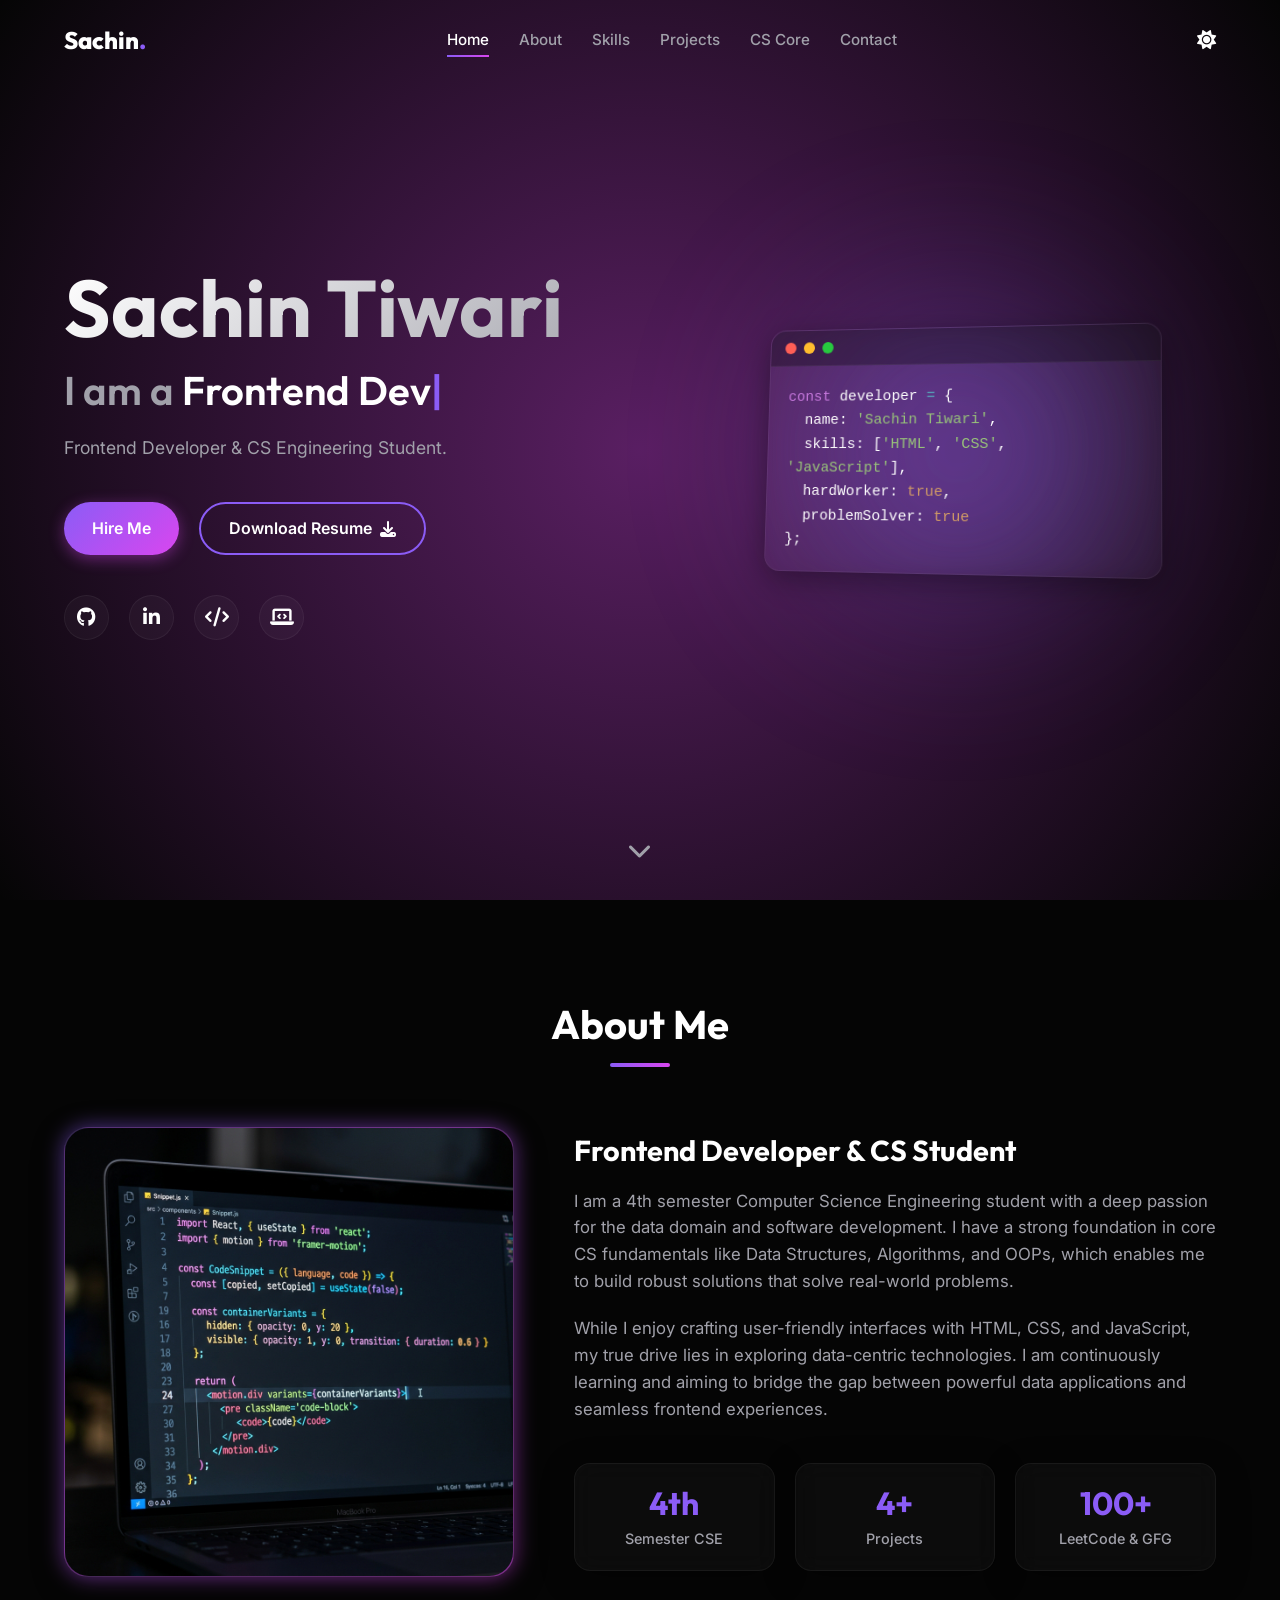
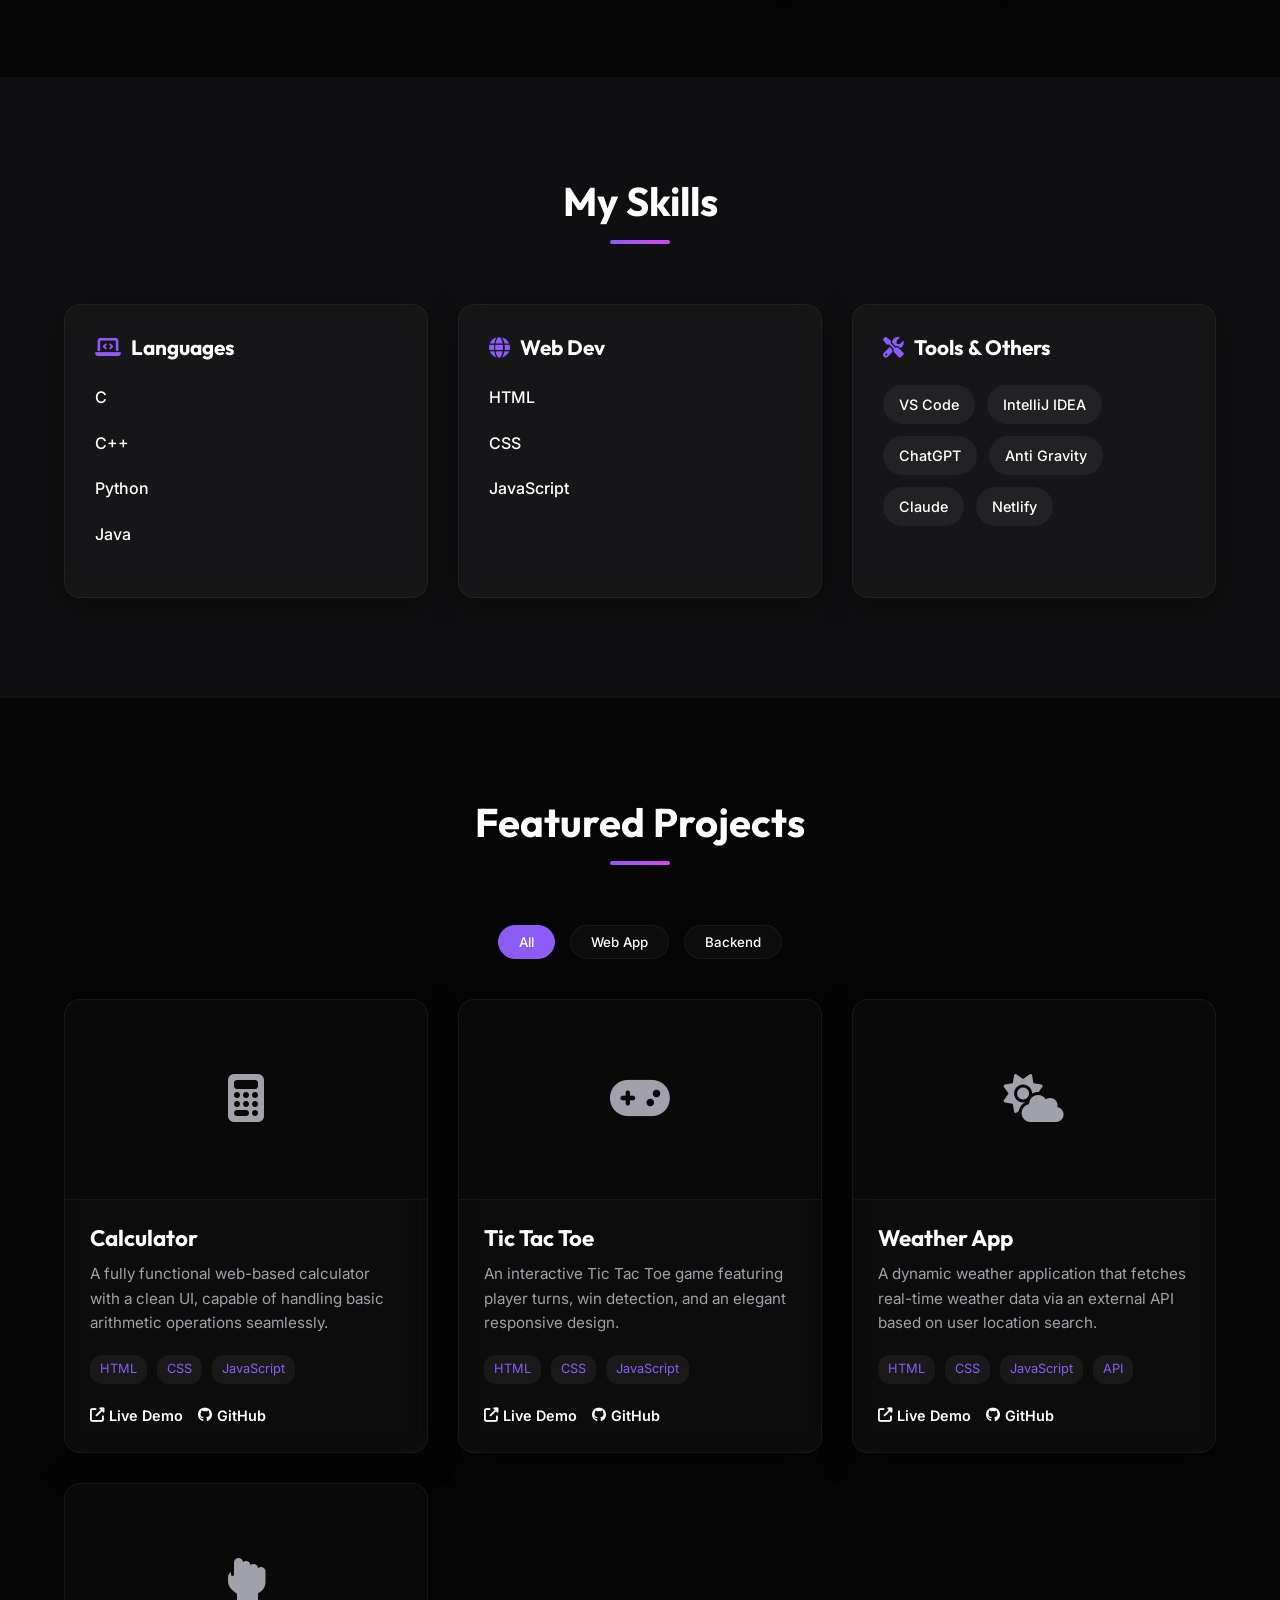
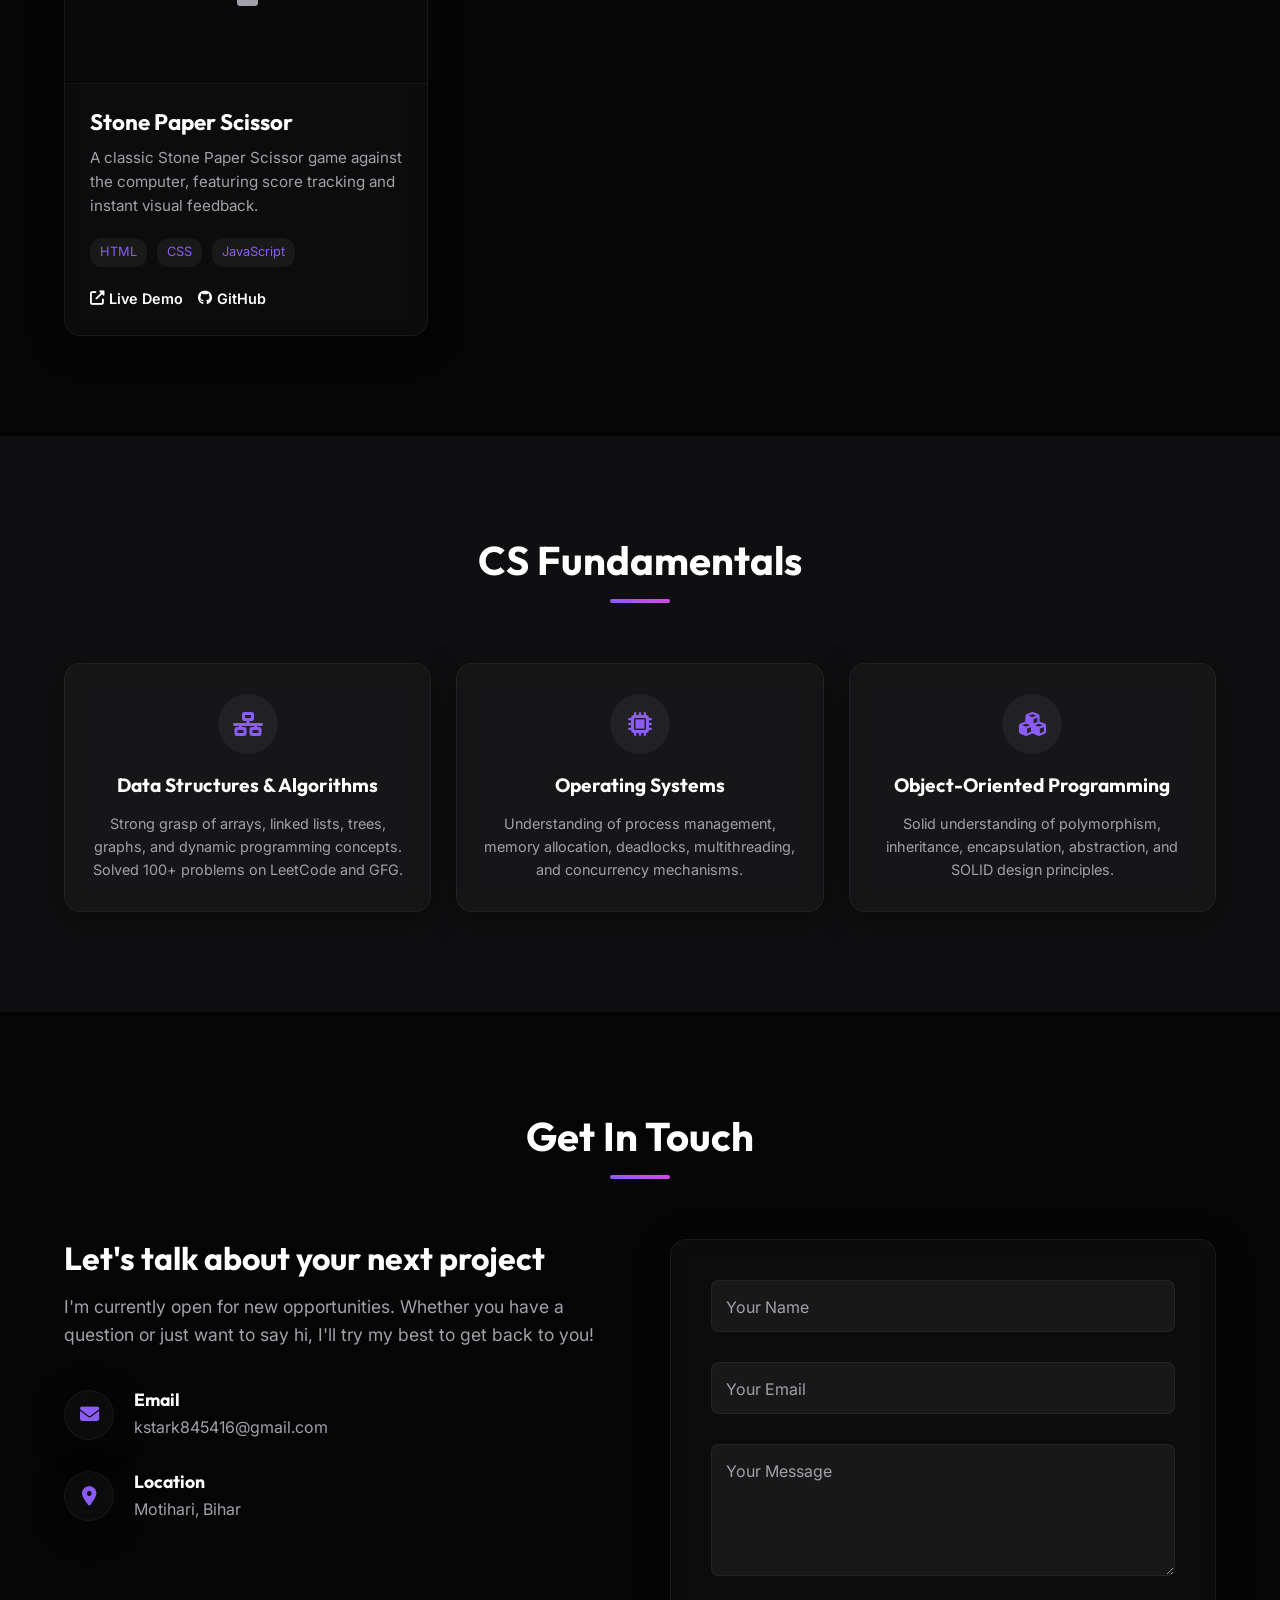
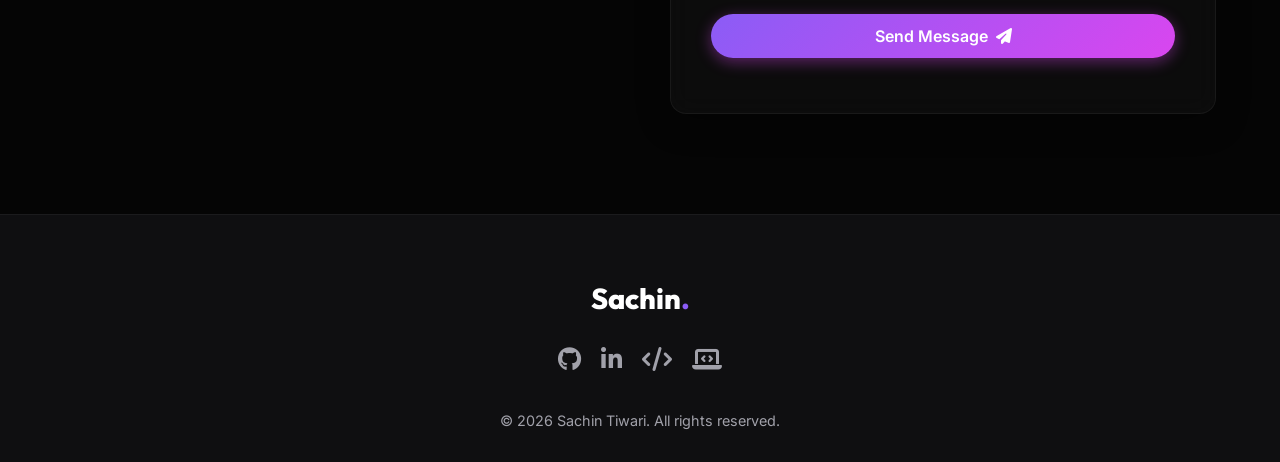
==== portfolio/index.html @ 7daedcbf "Add files via upload" ====
<!DOCTYPE html>
<html lang="en" data-theme="dark">

<head>
    <meta charset="UTF-8">
    <meta name="viewport" content="width=device-width, initial-scale=1.0">
    <title>Portfolio | Software Developer</title>
    <meta name="description"
        content="Personal portfolio of a Software Developer showcasing projects, skills, and CS fundamentals.">

    <!-- Google Fonts -->
    <link rel="preconnect" href="https://fonts.googleapis.com">
    <link rel="preconnect" href="https://fonts.gstatic.com" crossorigin>
    <link
        href="https://fonts.googleapis.com/css2?family=Inter:wght@300;400;500;600;700;800&family=Outfit:wght@400;600;800&display=swap"
        rel="stylesheet">

    <!-- Font Awesome -->
    <link rel="stylesheet" href="https://cdnjs.cloudflare.com/ajax/libs/font-awesome/6.4.0/css/all.min.css">

    <!-- CSS -->
    <link rel="stylesheet" href="style.css">
</head>

<body>
    <!-- Preloader -->
    <div id="preloader">
        <div class="loader"></div>
    </div>

    <!-- Navigation -->
    <nav id="navbar">
        <div class="nav-container">
            <a href="#home" class="logo">Sachin<span>.</span></a>

            <div class="nav-links">
                <a href="#home" class="nav-link active">Home</a>
                <a href="#about" class="nav-link">About</a>
                <a href="#skills" class="nav-link">Skills</a>
                <a href="#projects" class="nav-link">Projects</a>
                <a href="#fundamentals" class="nav-link">CS Core</a>
                <a href="#contact" class="nav-link">Contact</a>
            </div>

            <div class="nav-controls">
                <button id="theme-toggle" aria-label="Toggle Dark/Light Mode">
                    <i class="fas fa-moon"></i>
                </button>
                <div class="hamburger">
                    <span class="bar"></span>
                    <span class="bar"></span>
                    <span class="bar"></span>
                </div>
            </div>
        </div>
    </nav>

    <!-- Hero Section -->
    <section id="home" class="hero">
        <div class="hero-content">

            <h1 class="name animate-up delay-1">Sachin Tiwari</h1>
            <h2 class="role animate-up delay-2">I am a <span class="typewriter"></span><span class="cursor">|</span>
            </h2>
            <p class="tagline animate-up delay-3">Frontend Developer & CS Engineering Student.</p>

            <div class="hero-buttons animate-up delay-4">
                <a href="#contact" class="btn btn-primary">Hire Me</a>
                <a href="#" class="btn btn-outline" download>Download Resume <i class="fas fa-download"></i></a>
            </div>

            <div class="social-links animate-up delay-5">
                <a href="https://github.com/Sachin-008" target="_blank" aria-label="GitHub"><i
                        class="fab fa-github"></i></a>
                <a href="https://www.linkedin.com/in/sachin-tiwari-9b143033b/" target="_blank" aria-label="LinkedIn"><i
                        class="fab fa-linkedin-in"></i></a>
                <a href="https://leetcode.com/settings/profile/" target="_blank" aria-label="LeetCode"><i
                        class="fas fa-code"></i></a>
                <a href="https://www.geeksforgeeks.org/profile/ksachinwhqh" target="_blank"
                    aria-label="GeeksforGeeks"><i class="fas fa-laptop-code"></i></a>
            </div>
        </div>

        <div class="hero-visual animate-up delay-3">
            <div class="glow-orb"></div>
            <div class="hero-card glass">
                <div class="card-header">
                    <span class="dot red"></span>
                    <span class="dot yellow"></span>
                    <span class="dot green"></span>
                </div>
                <div class="card-body">
                    <code>
                        <span class="token keyword">const</span> developer <span class="token operator">=</span> {<br>
                        &nbsp;&nbsp;name: <span class="token string">'Sachin Tiwari'</span>,<br>
                        &nbsp;&nbsp;skills: [<span class="token string">'HTML'</span>, <span class="token string">'CSS'</span>, <span class="token string">'JavaScript'</span>],<br>
                        &nbsp;&nbsp;hardWorker: <span class="token boolean">true</span>,<br>
                        &nbsp;&nbsp;problemSolver: <span class="token boolean">true</span><br>
                        };
                    </code>
                </div>
            </div>
        </div>

        <a href="#about" class="scroll-down">
            <i class="fas fa-chevron-down"></i>
        </a>
    </section>

    <!-- About Section -->
    <section id="about" class="section">
        <div class="section-container">
            <div class="section-header fade-in">
                <h2>About Me</h2>
                <div class="line"></div>
            </div>

            <div class="about-content fade-in">
                <div class="about-image glass">
                    <img src="about-image.png" alt="Aesthetic developer workspace with code"
                        style="width: 100%; height: 100%; object-fit: cover; border-radius: inherit; z-index: 1;">
                </div>

                <div class="about-text">
                    <h3>Frontend Developer & CS Student</h3>
                    <p>I am a 4th semester Computer Science Engineering student with a deep passion for the data domain
                        and software development. I have a strong foundation in core CS fundamentals like Data
                        Structures, Algorithms, and OOPs, which enables me to build robust solutions that solve
                        real-world problems.</p>
                    <p>While I enjoy crafting user-friendly interfaces with HTML, CSS, and JavaScript, my true drive
                        lies in exploring data-centric technologies. I am continuously learning and aiming to bridge the
                        gap between powerful data applications and seamless frontend experiences.</p>

                    <div class="stats">
                        <div class="stat-item glass">
                            <h4>4th</h4>
                            <p>Semester CSE</p>
                        </div>
                        <div class="stat-item glass">
                            <h4>4+</h4>
                            <p>Projects</p>
                        </div>
                        <div class="stat-item glass">
                            <h4>100+</h4>
                            <p>LeetCode & GFG</p>
                        </div>
                    </div>
                </div>
            </div>
        </div>
    </section>

    <!-- Skills Section -->
    <section id="skills" class="section bg-secondary">
        <div class="section-container">
            <div class="section-header fade-in">
                <h2>My Skills</h2>
                <div class="line"></div>
            </div>

            <div class="skills-grid fade-in">
                <!-- Programming Languages -->
                <div class="skill-category glass">
                    <h3><i class="fas fa-laptop-code"></i> Languages</h3>
                    <div class="skill-list">
                        <div class="skill-item">
                            <div class="skill-info">
                                <span>C</span>
                            </div>
                        </div>
                        <div class="skill-item">
                            <div class="skill-info">
                                <span>C++</span>
                            </div>
                        </div>
                        <div class="skill-item">
                            <div class="skill-info">
                                <span>Python</span>
                            </div>
                        </div>
                        <div class="skill-item">
                            <div class="skill-info">
                                <span>Java</span>
                            </div>
                        </div>
                    </div>
                </div>

                <!-- Web Development -->
                <div class="skill-category glass">
                    <h3><i class="fas fa-globe"></i> Web Dev</h3>
                    <div class="skill-list">
                        <div class="skill-item">
                            <div class="skill-info">
                                <span>HTML</span>
                            </div>
                        </div>
                        <div class="skill-item">
                            <div class="skill-info">
                                <span>CSS</span>
                            </div>
                        </div>
                        <div class="skill-item">
                            <div class="skill-info">
                                <span>JavaScript</span>
                            </div>
                        </div>
                    </div>
                </div>

                <!-- Tools -->
                <div class="skill-category glass">
                    <h3><i class="fas fa-tools"></i> Tools & Others</h3>
                    <div class="skill-tags">
                        <span class="tag">VS Code</span>
                        <span class="tag">IntelliJ IDEA</span>
                        <span class="tag">ChatGPT</span>
                        <span class="tag">Anti Gravity</span>
                        <span class="tag">Claude</span>
                        <a href="https://app.netlify.com/teams/sparx-w3i0fg0/projects" target="_blank" class="tag"
                            style="text-decoration: none; color: inherit;">Netlify</a>
                    </div>
                </div>
            </div>
        </div>
    </section>

    <!-- Projects Section -->
    <section id="projects" class="section">
        <div class="section-container">
            <div class="section-header fade-in">
                <h2>Featured Projects</h2>
                <div class="line"></div>
            </div>

            <div class="project-filters fade-in">
                <button class="filter-btn active" data-filter="all">All</button>
                <button class="filter-btn" data-filter="web">Web App</button>
                <button class="filter-btn" data-filter="api">Backend</button>
            </div>

            <div class="projects-grid fade-in">
                <!-- Project 1 -->
                <div class="project-card glass" data-category="web">
                    <div class="project-img">
                        <div class="img-placeholder"><i class="fas fa-calculator"></i></div>
                    </div>
                    <div class="project-content">
                        <h3>Calculator</h3>
                        <p>A fully functional web-based calculator with a clean UI, capable of handling basic arithmetic
                            operations seamlessly.</p>
                        <div class="tech-stack">
                            <span>HTML</span>
                            <span>CSS</span>
                            <span>JavaScript</span>
                        </div>
                        <div class="project-links">
                            <a href="https://new-calculator-web.netlify.app/" target="_blank"><i
                                    class="fas fa-external-link-alt"></i> Live Demo</a>
                            <a href="https://github.com/Sachin-008" target="_blank"><i class="fab fa-github"></i>
                                GitHub</a>
                        </div>
                    </div>
                </div>

                <!-- Project 2 -->
                <div class="project-card glass" data-category="web">
                    <div class="project-img">
                        <div class="img-placeholder"><i class="fas fa-gamepad"></i></div>
                    </div>
                    <div class="project-content">
                        <h3>Tic Tac Toe</h3>
                        <p>An interactive Tic Tac Toe game featuring player turns, win detection, and an elegant
                            responsive design.</p>
                        <div class="tech-stack">
                            <span>HTML</span>
                            <span>CSS</span>
                            <span>JavaScript</span>
                        </div>
                        <div class="project-links">
                            <a href="https://tic-tac-toe-sachin.netlify.app/" target="_blank"><i
                                    class="fas fa-external-link-alt"></i> Live Demo</a>
                            <a href="https://github.com/Sachin-008" target="_blank"><i class="fab fa-github"></i>
                                GitHub</a>
                        </div>
                    </div>
                </div>

                <!-- Project 3 -->
                <div class="project-card glass" data-category="api">
                    <div class="project-img">
                        <div class="img-placeholder"><i class="fas fa-cloud-sun"></i></div>
                    </div>
                    <div class="project-content">
                        <h3>Weather App</h3>
                        <p>A dynamic weather application that fetches real-time weather data via an external API based
                            on user location search.</p>
                        <div class="tech-stack">
                            <span>HTML</span>
                            <span>CSS</span>
                            <span>JavaScript</span>
                            <span>API</span>
                        </div>
                        <div class="project-links">
                            <a href="https://forecast1weather.netlify.app/" target="_blank"><i
                                    class="fas fa-external-link-alt"></i> Live Demo</a>
                            <a href="https://github.com/Sachin-008" target="_blank"><i class="fab fa-github"></i>
                                GitHub</a>
                        </div>
                    </div>
                </div>

                <!-- Project 4 -->
                <div class="project-card glass" data-category="web">
                    <div class="project-img">
                        <div class="img-placeholder"><i class="fas fa-hand-rock"></i></div>
                    </div>
                    <div class="project-content">
                        <h3>Stone Paper Scissor</h3>
                        <p>A classic Stone Paper Scissor game against the computer, featuring score tracking and instant
                            visual feedback.</p>
                        <div class="tech-stack">
                            <span>HTML</span>
                            <span>CSS</span>
                            <span>JavaScript</span>
                        </div>
                        <div class="project-links">
                            <a href="https://game-stonepaper.netlify.app/" target="_blank"><i
                                    class="fas fa-external-link-alt"></i> Live Demo</a>
                            <a href="https://github.com/Sachin-008" target="_blank"><i class="fab fa-github"></i>
                                GitHub</a>
                        </div>
                    </div>
                </div>
            </div>
        </div>
    </section>

    <!-- CS Fundamentals Section -->
    <section id="fundamentals" class="section bg-secondary">
        <div class="section-container">
            <div class="section-header fade-in">
                <h2>CS Fundamentals</h2>
                <div class="line"></div>
            </div>

            <div class="fundamentals-grid fade-in">
                <div class="fundamental-card glass">
                    <div class="icon-wrapper"><i class="fas fa-network-wired"></i></div>
                    <h3>Data Structures & Algorithms</h3>
                    <p>Strong grasp of arrays, linked lists, trees, graphs, and dynamic programming concepts. Solved
                        100+ problems on LeetCode and GFG.</p>
                </div>

                <div class="fundamental-card glass">
                    <div class="icon-wrapper"><i class="fas fa-microchip"></i></div>
                    <h3>Operating Systems</h3>
                    <p>Understanding of process management, memory allocation, deadlocks, multithreading, and
                        concurrency mechanisms.</p>
                </div>



                <div class="fundamental-card glass">
                    <div class="icon-wrapper"><i class="fas fa-cubes"></i></div>
                    <h3>Object-Oriented Programming</h3>
                    <p>Solid understanding of polymorphism, inheritance, encapsulation, abstraction, and SOLID design
                        principles.</p>
                </div>
            </div>
        </div>
    </section>

    <!-- Contact Section -->
    <section id="contact" class="section">
        <div class="section-container">
            <div class="section-header fade-in">
                <h2>Get In Touch</h2>
                <div class="line"></div>
            </div>

            <div class="contact-content fade-in">
                <div class="contact-info">
                    <h3>Let's talk about your next project</h3>
                    <p>I'm currently open for new opportunities. Whether you have a question or just want to say hi,
                        I'll try my best to get back to you!</p>

                    <div class="info-item">
                        <div class="icon glass"><i class="fas fa-envelope"></i></div>
                        <div>
                            <h4>Email</h4>
                            <p>kstark845416@gmail.com</p>
                        </div>
                    </div>

                    <div class="info-item">
                        <div class="icon glass"><i class="fas fa-map-marker-alt"></i></div>
                        <div>
                            <h4>Location</h4>
                            <p>Motihari, Bihar</p>
                        </div>
                    </div>
                </div>

                <form id="contact-form" class="contact-form glass">
                    <div class="form-group">
                        <input type="text" id="name" required placeholder=" ">
                        <label for="name">Your Name</label>
                    </div>

                    <div class="form-group">
                        <input type="email" id="email" required placeholder=" ">
                        <label for="email">Your Email</label>
                    </div>

                    <div class="form-group">
                        <textarea id="message" required placeholder=" " rows="5"></textarea>
                        <label for="message">Your Message</label>
                    </div>

                    <button type="submit" class="btn btn-primary submit-btn">
                        <span>Send Message</span>
                        <i class="fas fa-paper-plane"></i>
                    </button>
                    <div class="form-message"></div>
                </form>
            </div>
        </div>
    </section>

    <!-- Footer -->
    <footer>
        <div class="footer-container">
            <div class="footer-logo">Sachin<span>.</span></div>
            <div class="footer-socials">
                <a href="https://github.com/Sachin-008" target="_blank" aria-label="GitHub"><i
                        class="fab fa-github"></i></a>
                <a href="https://www.linkedin.com/in/sachin-tiwari-9b143033b/" target="_blank" aria-label="LinkedIn"><i
                        class="fab fa-linkedin-in"></i></a>
                <a href="https://leetcode.com/settings/profile/" target="_blank" aria-label="LeetCode"><i
                        class="fas fa-code"></i></a>
                <a href="https://www.geeksforgeeks.org/profile/ksachinwhqh" target="_blank"
                    aria-label="GeeksforGeeks"><i class="fas fa-laptop-code"></i></a>
            </div>
            <p class="copyright">&copy; <span id="year"></span> Sachin Tiwari. All rights reserved.</p>
        </div>
    </footer>

    <!-- Scroll to Top Button -->
    <button id="scroll-top" class="glass" aria-label="Scroll to top">
        <i class="fas fa-arrow-up"></i>
    </button>

    <!-- Scripts -->
    <script src="script.js"></script>
</body>

</html>
---- portfolio/style.css ----
/* ==========================================================================
   CSS Variables & Theming
   ========================================================================== */
   :root {
    /* Dark Theme (Default) */
    --bg-primary: #050505;
    --bg-secondary: #0f0f11;
    --text-primary: #ffffff;
    --text-secondary: #a1a1aa;
    
    /* Accents (Deep Purple to Fuchsia) */
    --accent-1: #8b5cf6;
    --accent-2: #d946ef;
    --accent-glow: rgba(217, 70, 239, 0.4);
    
    /* Glassmorphism */
    --glass-bg: rgba(255, 255, 255, 0.03);
    --glass-border: rgba(255, 255, 255, 0.05);
    --glass-shadow: 0 8px 32px 0 rgba(0, 0, 0, 0.37);
    
    /* UI Elements */
    --nav-bg: rgba(5, 5, 5, 0.8);
    --card-hover: rgba(255, 255, 255, 0.08);
    --input-bg: rgba(255, 255, 255, 0.05);
    
    /* Typography */
    --font-main: 'Inter', sans-serif;
    --font-heading: 'Outfit', sans-serif;
    
    /* Layout */
    --max-width: 1200px;
    --nav-height: 80px;
    --transition: all 0.3s cubic-bezier(0.25, 0.8, 0.25, 1);
}

[data-theme="light"] {
    --bg-primary: #fafafa;
    --bg-secondary: #ffffff;
    --text-primary: #18181b;
    --text-secondary: #52525b;
    
    /* Accents (Blue to Violet) */
    --accent-1: #3b82f6;
    --accent-2: #8b5cf6;
    --accent-glow: rgba(139, 92, 246, 0.3);
    
    /* Glassmorphism */
    --glass-bg: rgba(255, 255, 255, 0.7);
    --glass-border: rgba(255, 255, 255, 0.5);
    --glass-shadow: 0 8px 32px 0 rgba(31, 38, 135, 0.07);
    
    /* UI Elements */
    --nav-bg: rgba(250, 250, 250, 0.8);
    --card-hover: rgba(255, 255, 255, 1);
    --input-bg: rgba(241, 245, 249, 0.8);
}

/* ==========================================================================
   Reset & Base Styles
   ========================================================================== */
* {
    margin: 0;
    padding: 0;
    box-sizing: border-box;
}

html {
    scroll-behavior: smooth;
    scroll-padding-top: var(--nav-height);
}

body {
    font-family: var(--font-main);
    background-color: var(--bg-primary);
    color: var(--text-primary);
    line-height: 1.6;
    overflow-x: hidden;
    transition: background-color 0.5s ease, color 0.5s ease;
}

h1, h2, h3, h4, h5, h6 {
    font-family: var(--font-heading);
    font-weight: 700;
    line-height: 1.2;
}

a {
    text-decoration: none;
    color: inherit;
    transition: var(--transition);
}

ul {
    list-style: none;
}

img {
    max-width: 100%;
    height: auto;
    display: block;
}

button {
    cursor: pointer;
    border: none;
    background: none;
    font-family: inherit;
    color: inherit;
}

/* ==========================================================================
   Utility Classes & Components
   ========================================================================== */
.glass {
    background: var(--glass-bg);
    backdrop-filter: blur(12px);
    -webkit-backdrop-filter: blur(12px);
    border: 1px solid var(--glass-border);
    box-shadow: var(--glass-shadow);
    border-radius: 16px;
    transition: var(--transition);
}

.gradient-text {
    background: linear-gradient(135deg, var(--accent-1), var(--accent-2));
    -webkit-background-clip: text;
    -webkit-text-fill-color: transparent;
    background-clip: text;
}

.btn {
    display: inline-flex;
    align-items: center;
    justify-content: center;
    gap: 8px;
    padding: 12px 28px;
    border-radius: 30px;
    font-weight: 600;
    font-size: 1rem;
    transition: var(--transition);
    position: relative;
    overflow: hidden;
    z-index: 1;
}

.btn-primary {
    background: linear-gradient(135deg, var(--accent-1), var(--accent-2));
    color: #fff !important; /* Always white text on primary button */
    border: none;
    box-shadow: 0 4px 15px var(--accent-glow);
}

.btn-primary::before {
    content: '';
    position: absolute;
    top: 0; left: 0; right: 0; bottom: 0;
    background: linear-gradient(135deg, var(--accent-2), var(--accent-1));
    z-index: -1;
    transition: opacity 0.3s ease;
    opacity: 0;
}

.btn-primary:hover::before {
    opacity: 1;
}

.btn-primary:hover {
    transform: translateY(-2px);
    box-shadow: 0 6px 20px var(--accent-glow);
}

.btn-outline {
    background: transparent;
    border: 2px solid var(--accent-1);
    color: var(--text-primary);
}

.btn-outline:hover {
    background: var(--accent-1);
    color: #fff;
    box-shadow: 0 4px 15px var(--accent-glow);
}

.section {
    padding: 100px 0;
}

.section-container {
    max-width: var(--max-width);
    margin: 0 auto;
    padding: 0 24px;
}

.bg-secondary {
    background-color: var(--bg-secondary);
}

.section-header {
    text-align: center;
    margin-bottom: 60px;
}

.section-header h2 {
    font-size: 2.5rem;
    margin-bottom: 15px;
    display: inline-block;
}

.line {
    height: 4px;
    width: 60px;
    background: linear-gradient(90deg, var(--accent-1), var(--accent-2));
    margin: 0 auto;
    border-radius: 2px;
}

/* ==========================================================================
   Preloader
   ========================================================================== */
#preloader {
    position: fixed;
    top: 0; left: 0; width: 100%; height: 100%;
    background-color: var(--bg-primary);
    z-index: 9999;
    display: flex;
    justify-content: center;
    align-items: center;
    transition: opacity 0.5s ease;
}

.loader {
    width: 50px;
    height: 50px;
    border: 3px solid var(--glass-border);
    border-radius: 50%;
    border-top-color: var(--accent-1);
    animation: spin 1s ease-in-out infinite;
}

@keyframes spin {
    to { transform: rotate(360deg); }
}

/* ==========================================================================
   Navigation
   ========================================================================== */
#navbar {
    position: fixed;
    top: 0; left: 0; width: 100%;
    height: var(--nav-height);
    background: transparent;
    z-index: 1000;
    transition: var(--transition);
}

#navbar.scrolled {
    background: var(--nav-bg);
    backdrop-filter: blur(10px);
    -webkit-backdrop-filter: blur(10px);
    box-shadow: 0 4px 30px rgba(0, 0, 0, 0.1);
    border-bottom: 1px solid var(--glass-border);
}

.nav-container {
    max-width: var(--max-width);
    margin: 0 auto;
    padding: 0 24px;
    height: 100%;
    display: flex;
    justify-content: space-between;
    align-items: center;
}

.logo {
    font-family: var(--font-heading);
    font-size: 1.5rem;
    font-weight: 800;
}

.logo span {
    color: var(--accent-1);
}

.nav-links {
    display: flex;
    gap: 30px;
}

.nav-link {
    font-weight: 500;
    font-size: 0.95rem;
    color: var(--text-secondary);
    position: relative;
}

.nav-link::after {
    content: '';
    position: absolute;
    bottom: -5px; left: 0;
    width: 0; height: 2px;
    background: linear-gradient(90deg, var(--accent-1), var(--accent-2));
    transition: width 0.3s ease;
}

.nav-link:hover, .nav-link.active {
    color: var(--text-primary);
}

.nav-link:hover::after, .nav-link.active::after {
    width: 100%;
}

.nav-controls {
    display: flex;
    align-items: center;
    gap: 20px;
}

#theme-toggle {
    font-size: 1.2rem;
    color: var(--text-primary);
    transition: transform 0.3s ease;
}

#theme-toggle:hover {
    transform: rotate(15deg) scale(1.1);
    color: var(--accent-1);
}

.hamburger {
    display: none;
    cursor: pointer;
}

.bar {
    display: block;
    width: 25px; height: 3px;
    margin: 5px auto;
    background-color: var(--text-primary);
    transition: var(--transition);
}

/* ==========================================================================
   Hero Section
   ========================================================================== */
.hero {
    min-height: 100vh;
    display: flex;
    align-items: center;
    position: relative;
    padding: 0 24px;
    overflow: hidden;
}

.hero::before {
    content: '';
    position: absolute;
    top: -50%; left: -50%; width: 200%; height: 200%;
    background: radial-gradient(circle at center, var(--accent-glow) 0%, transparent 50%);
    z-index: 0;
}

.hero-content {
    flex: 1;
    max-width: 600px;
    margin-left: max(24px, calc((100vw - var(--max-width)) / 2));
    z-index: 1;
}

.greeting {
    font-size: 1.2rem;
    color: var(--accent-1);
    font-weight: 600;
    display: block;
    margin-bottom: 10px;
    font-family: 'Courier New', Courier, monospace;
}

.name {
    font-size: clamp(3rem, 8vw, 5rem);
    margin-bottom: 10px;
    background: linear-gradient(135deg, var(--text-primary) 0%, var(--text-secondary) 100%);
    -webkit-background-clip: text;
    -webkit-text-fill-color: transparent;
}

.role {
    font-size: clamp(1.5rem, 4vw, 2.5rem);
    color: var(--text-secondary);
    margin-bottom: 20px;
    font-weight: 600;
}

.typewriter {
    color: var(--text-primary);
}

.cursor {
    color: var(--accent-1);
    animation: blink 1s infinite;
}

@keyframes blink {
    0%, 100% { opacity: 1; }
    50% { opacity: 0; }
}

.tagline {
    font-size: 1.1rem;
    color: var(--text-secondary);
    margin-bottom: 40px;
    max-width: 500px;
}

.hero-buttons {
    display: flex;
    gap: 20px;
    margin-bottom: 40px;
}

.social-links {
    display: flex;
    gap: 20px;
}

.social-links a {
    width: 45px; height: 45px;
    border-radius: 50%;
    background: var(--glass-bg);
    border: 1px solid var(--glass-border);
    display: flex;
    align-items: center;
    justify-content: center;
    font-size: 1.2rem;
    color: var(--text-primary);
    transition: var(--transition);
}

.social-links a:hover {
    background: var(--accent-1);
    color: #fff;
    transform: translateY(-5px);
    box-shadow: 0 5px 15px var(--accent-glow);
}

.hero-visual {
    flex: 1;
    display: flex;
    justify-content: center;
    align-items: center;
    position: relative;
    z-index: 1;
    perspective: 1000px;
}

.glow-orb {
    position: absolute;
    width: 300px; height: 300px;
    background: var(--accent-1);
    border-radius: 50%;
    filter: blur(100px);
    opacity: 0.3;
    animation: float 6s ease-in-out infinite;
}

@keyframes float {
    0%, 100% { transform: translateY(0) scale(1); }
    50% { transform: translateY(-20px) scale(1.05); }
}

.hero-card {
    width: 400px;
    padding: 0;
    overflow: hidden;
    transform: rotateY(-10deg) rotateX(5deg);
    animation: float-card 8s ease-in-out infinite;
}

@keyframes float-card {
    0%, 100% { transform: rotateY(-10deg) rotateX(5deg) translateY(0); }
    50% { transform: rotateY(-5deg) rotateX(10deg) translateY(-15px); }
}

.card-header {
    background: rgba(0, 0, 0, 0.3);
    padding: 12px 15px;
    display: flex;
    gap: 8px;
    border-bottom: 1px solid var(--glass-border);
}

.dot {
    width: 12px; height: 12px;
    border-radius: 50%;
}
.dot.red { background-color: #ff5f56; }
.dot.yellow { background-color: #ffbd2e; }
.dot.green { background-color: #27c93f; }

.card-body {
    padding: 20px;
    font-family: 'Courier New', Courier, monospace;
    font-size: 0.95rem;
    line-height: 1.6;
}

.token.keyword { color: #c678dd; }
.token.operator { color: #56b6c2; }
.token.string { color: #98c379; }
.token.boolean { color: #d19a66; }

.scroll-down {
    position: absolute;
    bottom: 30px; left: 50%;
    transform: translateX(-50%);
    font-size: 1.5rem;
    color: var(--text-secondary);
    animation: bounce 2s infinite;
    z-index: 2;
}

@keyframes bounce {
    0%, 20%, 50%, 80%, 100% { transform: translateY(0) translateX(-50%); }
    40% { transform: translateY(-20px) translateX(-50%); }
    60% { transform: translateY(-10px) translateX(-50%); }
}

/* ==========================================================================
   About Section
   ========================================================================== */
.about-content {
    display: flex;
    align-items: center;
    gap: 60px;
}

.about-image {
    flex: 1;
    aspect-ratio: 1;
    max-width: 450px;
    position: relative;
    border-radius: 24px;
    display: flex;
    align-items: center;
    justify-content: center;
    font-size: 6rem;
    color: var(--accent-1);
    background: linear-gradient(135deg, var(--glass-bg), var(--accent-glow));
    transition: var(--transition);
}

.about-image:hover {
    transform: translateY(-10px);
    box-shadow: 0 15px 40px var(--accent-glow);
}

.about-image img {
    transition: transform 0.5s ease;
}

.about-image:hover img {
    transform: scale(1.05);
}

.about-image::after {
    content: '';
    position: absolute;
    inset: -2px;
    border-radius: 26px;
    background: linear-gradient(135deg, var(--accent-1), var(--accent-2));
    z-index: -1;
    opacity: 0.5;
    filter: blur(10px);
}

.about-text {
    flex: 1;
}

.about-text h3 {
    font-size: 1.8rem;
    margin-bottom: 20px;
    color: var(--text-primary);
}

.about-text p {
    color: var(--text-secondary);
    margin-bottom: 20px;
    font-size: 1.05rem;
}

.stats {
    display: grid;
    grid-template-columns: repeat(3, 1fr);
    gap: 20px;
    margin-top: 40px;
}

.stat-item {
    padding: 20px;
    text-align: center;
    transition: var(--transition);
}

.stat-item:hover {
    transform: translateY(-10px);
    box-shadow: 0 15px 35px var(--accent-glow);
    border-color: var(--accent-1);
}

.stat-item h4 {
    font-size: 2rem;
    color: var(--accent-1);
    margin-bottom: 5px;
}

.stat-item p {
    margin: 0;
    font-size: 0.9rem;
    font-weight: 500;
}

/* ==========================================================================
   Skills Section
   ========================================================================== */
.skills-grid {
    display: grid;
    grid-template-columns: repeat(auto-fit, minmax(300px, 1fr));
    gap: 30px;
}

.skill-category {
    padding: 30px;
    transition: var(--transition);
}

.skill-category:hover {
    transform: translateY(-10px);
    box-shadow: 0 15px 35px var(--accent-glow);
    border-color: var(--accent-1);
}

.skill-category h3 {
    font-size: 1.3rem;
    margin-bottom: 25px;
    display: flex;
    align-items: center;
    gap: 10px;
}

.skill-category h3 i {
    color: var(--accent-1);
}

.skill-item {
    margin-bottom: 20px;
}

.skill-info {
    display: flex;
    justify-content: space-between;
    margin-bottom: 8px;
    font-weight: 500;
}



.skill-tags {
    display: flex;
    flex-wrap: wrap;
    gap: 12px;
}

.tag {
    padding: 8px 16px;
    background: var(--glass-border);
    border-radius: 20px;
    font-size: 0.9rem;
    font-weight: 500;
    transition: var(--transition);
}

.tag:hover {
    background: var(--accent-1);
    color: #fff;
    transform: translateY(-2px);
}

/* ==========================================================================
   Projects Section
   ========================================================================== */
.project-filters {
    display: flex;
    justify-content: center;
    gap: 15px;
    margin-bottom: 40px;
    flex-wrap: wrap;
}

.filter-btn {
    padding: 8px 20px;
    border-radius: 20px;
    background: var(--glass-bg);
    border: 1px solid var(--glass-border);
    font-weight: 500;
    transition: var(--transition);
}

.filter-btn:hover, .filter-btn.active {
    background: var(--accent-1);
    color: #fff;
    border-color: var(--accent-1);
}

.projects-grid {
    display: grid;
    grid-template-columns: repeat(auto-fill, minmax(320px, 1fr));
    gap: 30px;
}

.project-card {
    overflow: hidden;
    display: flex;
    flex-direction: column;
    height: 100%;
    transition: var(--transition);
}

.project-card.hide {
    display: none;
}

.project-card:hover {
    transform: translateY(-10px);
    background: var(--card-hover);
    box-shadow: 0 15px 35px var(--accent-glow);
    border-color: var(--accent-1);
}

.project-img {
    height: 200px;
    background: rgba(0,0,0,0.2);
    display: flex;
    align-items: center;
    justify-content: center;
    font-size: 3rem;
    color: var(--text-secondary);
    border-bottom: 1px solid var(--glass-border);
    position: relative;
    overflow: hidden;
}

.project-img::before {
    content: '';
    position: absolute;
    top: 0; left: 0; width: 100%; height: 100%;
    background: linear-gradient(135deg, var(--accent-glow), transparent);
    opacity: 0;
    transition: var(--transition);
}

.project-card:hover .project-img::before {
    opacity: 1;
}

.project-content {
    padding: 25px;
    flex: 1;
    display: flex;
    flex-direction: column;
}

.project-content h3 {
    font-size: 1.4rem;
    margin-bottom: 10px;
}

.project-content p {
    color: var(--text-secondary);
    font-size: 0.95rem;
    margin-bottom: 20px;
    flex: 1;
}

.tech-stack {
    display: flex;
    flex-wrap: wrap;
    gap: 10px;
    margin-bottom: 20px;
}

.tech-stack span {
    font-size: 0.8rem;
    padding: 4px 10px;
    background: var(--glass-border);
    border-radius: 12px;
    color: var(--accent-1);
}

.project-links {
    display: flex;
    gap: 15px;
}

.project-links a {
    font-size: 0.9rem;
    font-weight: 600;
    display: flex;
    align-items: center;
    gap: 5px;
}

.project-links a:hover {
    color: var(--accent-1);
}

/* ==========================================================================
   CS Fundamentals Section
   ========================================================================== */
.fundamentals-grid {
    display: grid;
    grid-template-columns: repeat(auto-fit, minmax(250px, 1fr));
    gap: 25px;
}

.fundamental-card {
    padding: 30px 25px;
    text-align: center;
    transition: var(--transition);
    position: relative;
    overflow: hidden;
}

.fundamental-card::before {
    content: '';
    position: absolute;
    top: 0; left: 0; width: 100%; height: 4px;
    background: linear-gradient(90deg, var(--accent-1), var(--accent-2));
    transform: scaleX(0);
    transform-origin: left;
    transition: transform 0.4s ease;
}

.fundamental-card:hover {
    transform: translateY(-10px);
    box-shadow: 0 15px 35px var(--accent-glow);
    border-color: var(--accent-1);
}

.fundamental-card:hover::before {
    transform: scaleX(1);
}

.icon-wrapper {
    width: 60px; height: 60px;
    margin: 0 auto 20px;
    background: var(--glass-border);
    border-radius: 50%;
    display: flex;
    align-items: center;
    justify-content: center;
    font-size: 1.5rem;
    color: var(--accent-1);
    transition: var(--transition);
}

.fundamental-card:hover .icon-wrapper {
    background: var(--accent-1);
    color: #fff;
    transform: rotateY(180deg);
}

.fundamental-card h3 {
    font-size: 1.2rem;
    margin-bottom: 15px;
}

.fundamental-card p {
    color: var(--text-secondary);
    font-size: 0.9rem;
}

/* ==========================================================================
   Contact Section
   ========================================================================== */
.contact-content {
    display: grid;
    grid-template-columns: 1fr 1fr;
    gap: 60px;
}

.contact-info h3 {
    font-size: 2rem;
    margin-bottom: 15px;
}

.contact-info > p {
    color: var(--text-secondary);
    margin-bottom: 40px;
    font-size: 1.1rem;
}

.info-item {
    display: flex;
    align-items: center;
    gap: 20px;
    margin-bottom: 30px;
}

.info-item .icon {
    width: 50px; height: 50px;
    border-radius: 50%;
    display: flex;
    align-items: center;
    justify-content: center;
    font-size: 1.2rem;
    color: var(--accent-1);
}

.info-item h4 {
    font-size: 1.1rem;
    margin-bottom: 5px;
}

.info-item p {
    color: var(--text-secondary);
    margin: 0;
}

.contact-form {
    padding: 40px;
}

.form-group {
    position: relative;
    margin-bottom: 30px;
}

.form-group input,
.form-group textarea {
    width: 100%;
    padding: 15px;
    background: var(--input-bg);
    border: 1px solid var(--glass-border);
    border-radius: 8px;
    color: var(--text-primary);
    font-family: inherit;
    font-size: 1rem;
    outline: none;
    transition: var(--transition);
}

.form-group textarea {
    resize: vertical;
}

.form-group label {
    position: absolute;
    left: 15px;
    top: 15px;
    color: var(--text-secondary);
    transition: var(--transition);
    pointer-events: none;
}

.form-group input:focus,
.form-group textarea:focus {
    border-color: var(--accent-1);
    background: rgba(255, 255, 255, 0.08);
}

.form-group input:focus ~ label,
.form-group textarea:focus ~ label,
.form-group input:not(:placeholder-shown) ~ label,
.form-group textarea:not(:placeholder-shown) ~ label {
    top: -10px;
    left: 10px;
    font-size: 0.8rem;
    padding: 0 5px;
    background: var(--bg-primary); /* Masks input border */
    color: var(--accent-1);
    border-radius: 4px;
}

.submit-btn {
    width: 100%;
}

.form-message {
    margin-top: 15px;
    text-align: center;
    font-weight: 500;
}
.form-message.success { color: #27c93f; }
.form-message.error { color: #ff5f56; }

/* ==========================================================================
   Footer
   ========================================================================== */
footer {
    background: var(--bg-secondary);
    padding: 60px 0 30px;
    border-top: 1px solid var(--glass-border);
}

.footer-container {
    max-width: var(--max-width);
    margin: 0 auto;
    padding: 0 24px;
    display: flex;
    flex-direction: column;
    align-items: center;
    text-align: center;
}

.footer-logo {
    font-family: var(--font-heading);
    font-size: 1.8rem;
    font-weight: 800;
    margin-bottom: 20px;
}

.footer-logo span {
    color: var(--accent-1);
}

.footer-socials {
    display: flex;
    gap: 20px;
    margin-bottom: 30px;
}

.footer-socials a {
    font-size: 1.5rem;
    color: var(--text-secondary);
}

.footer-socials a:hover {
    color: var(--accent-1);
    transform: translateY(-3px);
}

.copyright {
    color: var(--text-secondary);
    font-size: 0.9rem;
}

/* ==========================================================================
   Scroll to Top
   ========================================================================== */
#scroll-top {
    position: fixed;
    bottom: 30px; right: 30px;
    width: 45px; height: 45px;
    border-radius: 50%;
    display: flex;
    align-items: center;
    justify-content: center;
    font-size: 1.2rem;
    color: var(--accent-1);
    z-index: 99;
    opacity: 0;
    visibility: hidden;
    transform: translateY(20px);
}

#scroll-top.show {
    opacity: 1;
    visibility: visible;
    transform: translateY(0);
}

#scroll-top:hover {
    background: var(--accent-1);
    color: #fff;
}

/* ==========================================================================
   Animations
   ========================================================================== */
.fade-in {
    opacity: 0;
    transform: translateY(30px);
    transition: opacity 0.8s ease, transform 0.8s ease;
}

.fade-in.appear {
    opacity: 1;
    transform: translateY(0);
}

.animate-up {
    opacity: 0;
    transform: translateY(20px);
    animation: fadeInUp 0.8s forwards;
}

.delay-1 { animation-delay: 0.2s; }
.delay-2 { animation-delay: 0.4s; }
.delay-3 { animation-delay: 0.6s; }
.delay-4 { animation-delay: 0.8s; }
.delay-5 { animation-delay: 1.0s; }

@keyframes fadeInUp {
    to {
        opacity: 1;
        transform: translateY(0);
    }
}

/* ==========================================================================
   Media Queries (Responsive Design)
   ========================================================================== */
@media (max-width: 992px) {
    .about-content {
        flex-direction: column;
    }
    
    .about-image {
        max-width: 350px;
    }
    
    .contact-content {
        grid-template-columns: 1fr;
    }
    
    .hero-content {
        margin-top: 100px;
    }
    
    .hero {
        flex-direction: column;
        text-align: center;
        padding-top: var(--nav-height);
    }
    
    .hero-content {
        margin-left: 0;
        display: flex;
        flex-direction: column;
        align-items: center;
    }
    
    .hero-visual {
        margin-top: 40px;
        transform: scale(0.8);
    }
}

@media (max-width: 768px) {
    .hamburger {
        display: block;
    }
    
    .hamburger.active .bar:nth-child(2) { opacity: 0; }
    .hamburger.active .bar:nth-child(1) { transform: translateY(8px) rotate(45deg); }
    .hamburger.active .bar:nth-child(3) { transform: translateY(-8px) rotate(-45deg); }
    
    .nav-links {
        position: fixed;
        top: var(--nav-height);
        left: -100%;
        width: 100%;
        height: calc(100vh - var(--nav-height));
        background: var(--nav-bg);
        backdrop-filter: blur(15px);
        -webkit-backdrop-filter: blur(15px);
        flex-direction: column;
        align-items: center;
        justify-content: center;
        gap: 40px;
        transition: 0.4s ease;
    }
    
    .nav-links.active {
        left: 0;
    }
    
    .nav-link {
        font-size: 1.2rem;
    }
    
    .section-header h2 {
        font-size: 2rem;
    }
    
    .hero-card {
        width: 100%;
        max-width: 350px;
    }
}

@media (max-width: 480px) {
    .name {
        font-size: 2.5rem;
    }
    
    .role {
        font-size: 1.2rem;
    }
    
    .hero-buttons {
        flex-direction: column;
        width: 100%;
        max-width: 250px;
    }
    
    .stats {
        grid-template-columns: 1fr;
    }
    
    .contact-form {
        padding: 20px;
    }
}
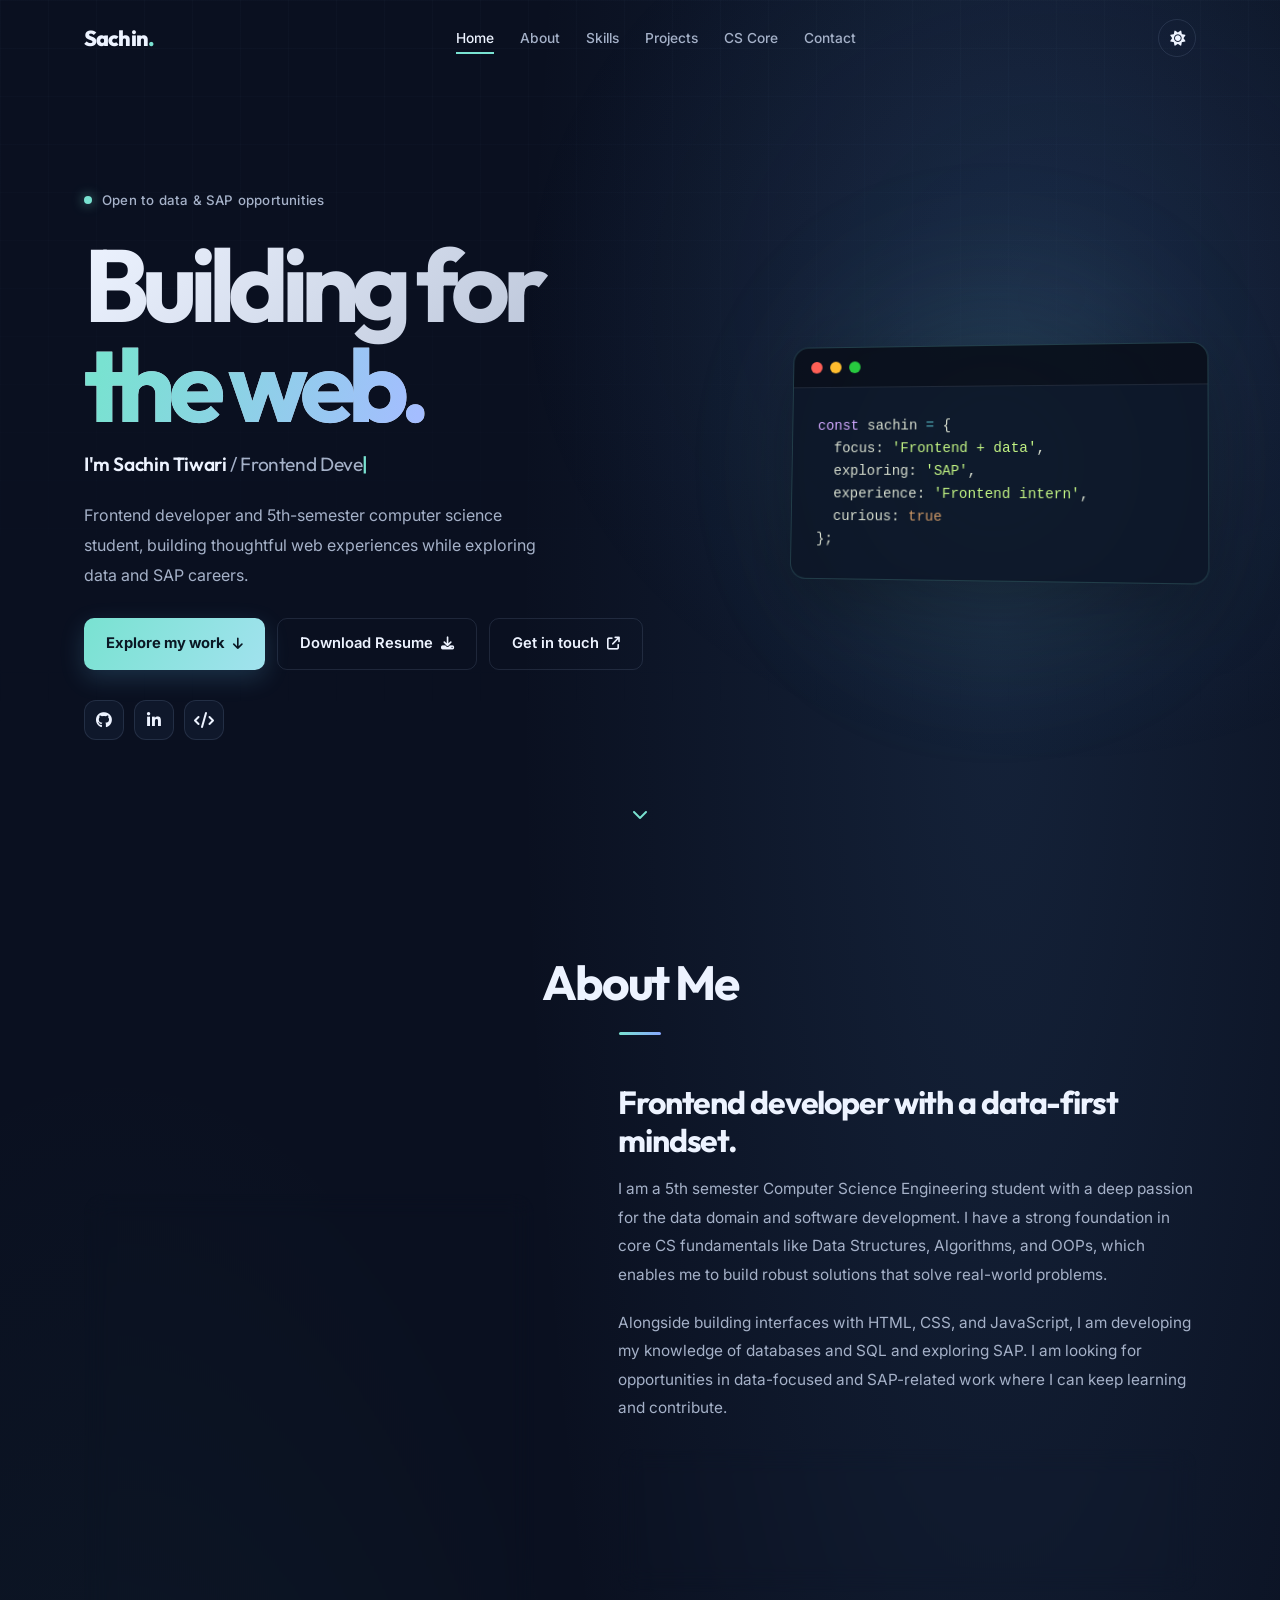
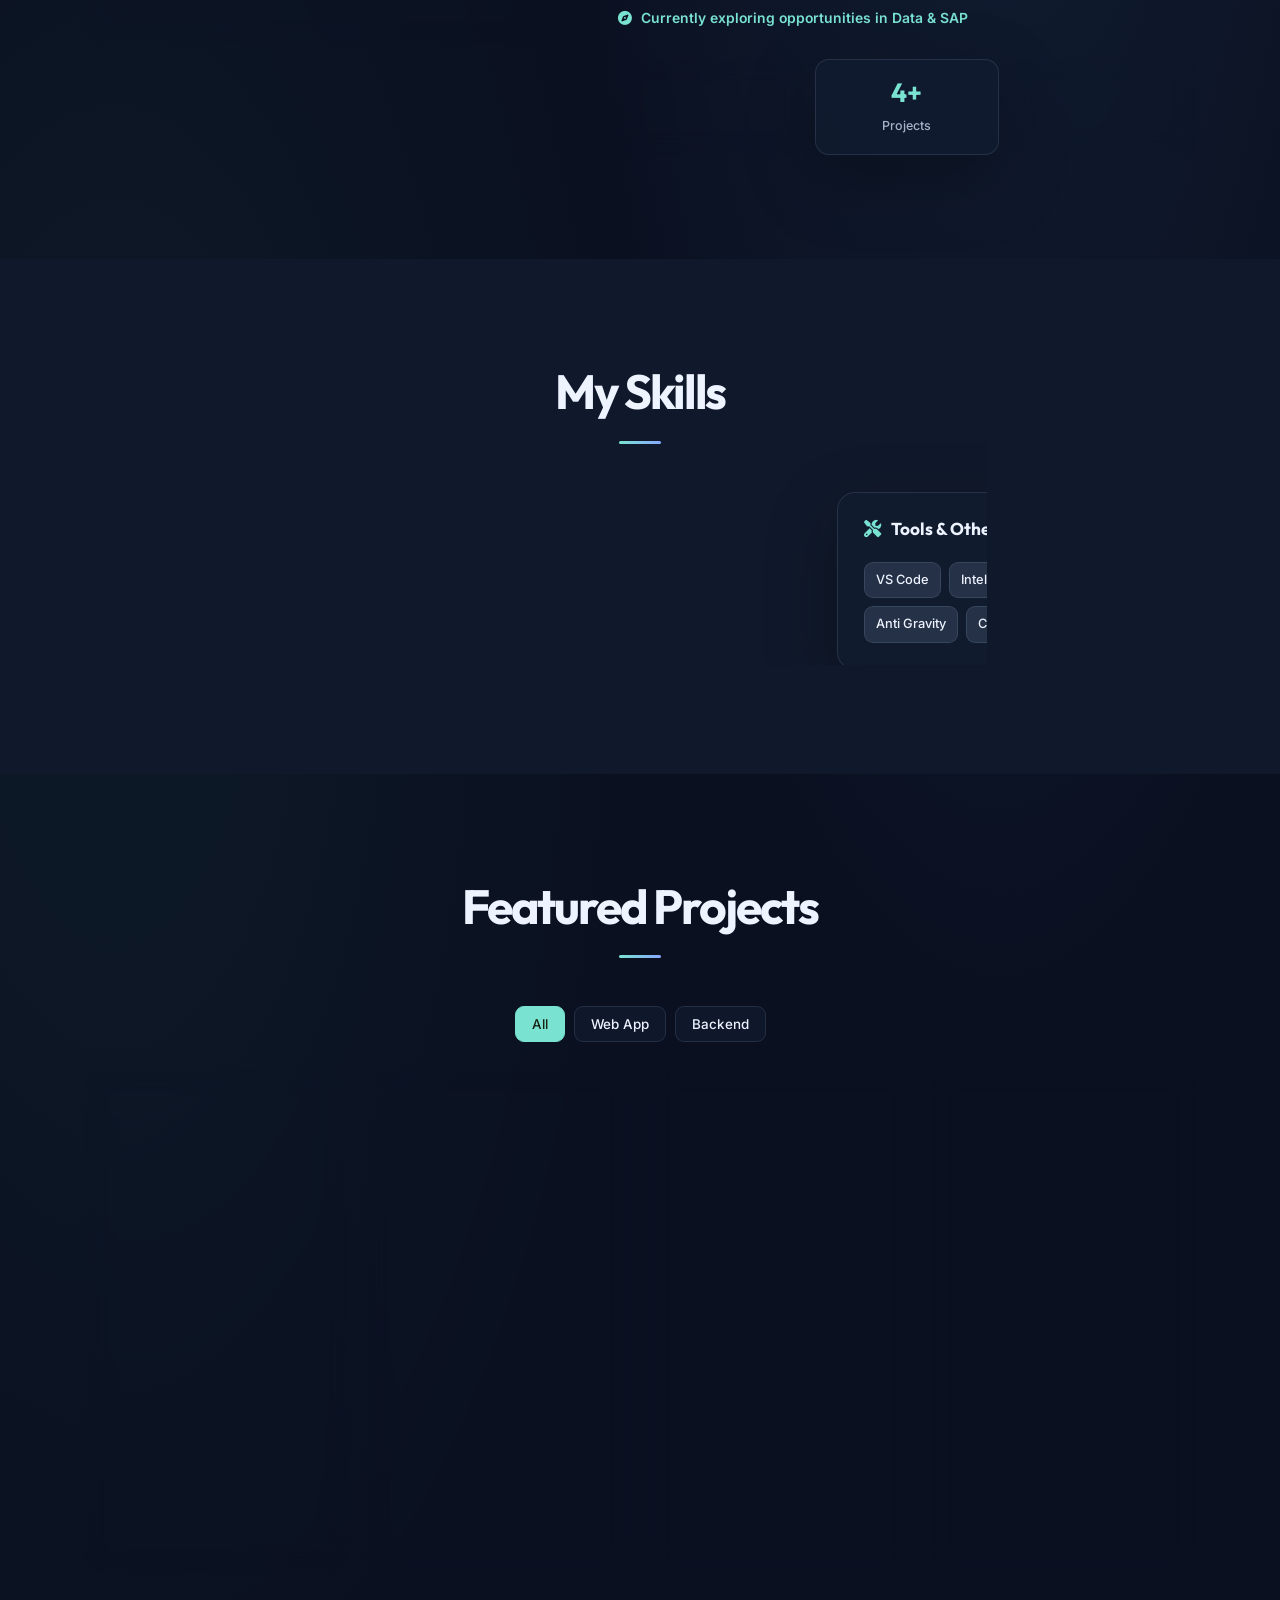
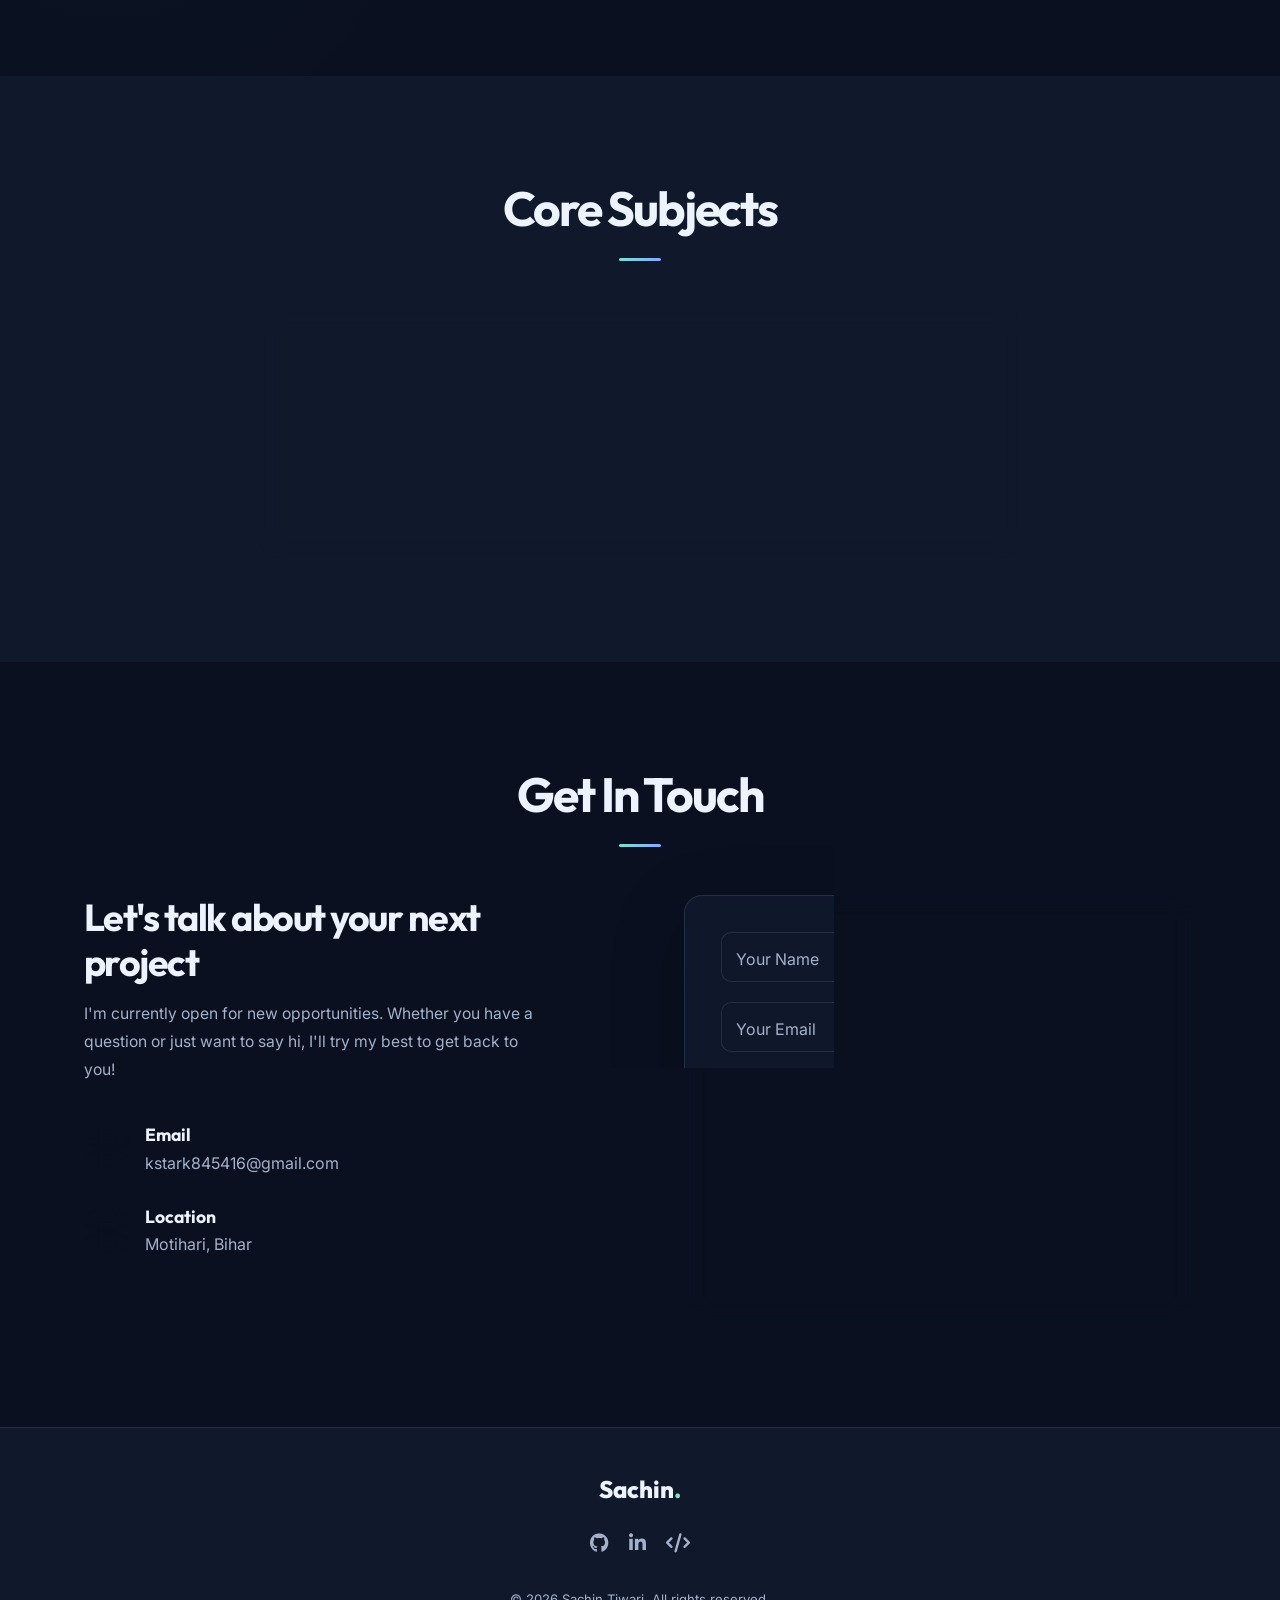
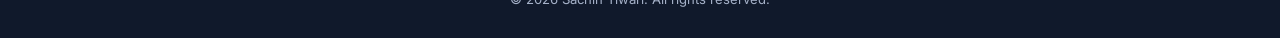
==== commit ab0d01b3: "Update portfolio with new resume and style enhancements" ====
--- a/portfolio/index.html
+++ b/portfolio/index.html
@@ -4,9 +4,10 @@
 <head>
     <meta charset="UTF-8">
     <meta name="viewport" content="width=device-width, initial-scale=1.0">
-    <title>Portfolio | Software Developer</title>
+    <title>Sachin Tiwari — Frontend Developer | Data & SAP Aspirant</title>
     <meta name="description"
-        content="Personal portfolio of a Software Developer showcasing projects, skills, and CS fundamentals.">
+        content="Explore the projects, skills, and experience of Sachin Tiwari, a frontend developer and computer science student seeking opportunities in data and SAP.">
+    <meta name="theme-color" content="#0b1020">
 
     <!-- Google Fonts -->
     <link rel="preconnect" href="https://fonts.googleapis.com">
@@ -29,7 +30,7 @@
     </div>
 
     <!-- Navigation -->
-    <nav id="navbar">
+    <nav id="navbar" aria-label="Main navigation">
         <div class="nav-container">
             <a href="#home" class="logo">Sachin<span>.</span></a>
 
@@ -46,11 +47,11 @@
                 <button id="theme-toggle" aria-label="Toggle Dark/Light Mode">
                     <i class="fas fa-moon"></i>
                 </button>
-                <div class="hamburger">
+                <button class="hamburger" type="button" aria-label="Open navigation menu" aria-expanded="false">
                     <span class="bar"></span>
                     <span class="bar"></span>
                     <span class="bar"></span>
-                </div>
+                </button>
             </div>
         </div>
     </nav>
@@ -58,26 +59,25 @@
     <!-- Hero Section -->
     <section id="home" class="hero">
         <div class="hero-content">
-
-            <h1 class="name animate-up delay-1">Sachin Tiwari</h1>
-            <h2 class="role animate-up delay-2">I am a <span class="typewriter"></span><span class="cursor">|</span>
+            <p class="greeting animate-up delay-1"><span class="availability-dot"></span> Open to data &amp; SAP opportunities</p>
+            <h1 class="name animate-up delay-2">Building for<br><span class="gradient-text">the web.</span></h1>
+            <h2 class="role animate-up delay-3">I'm Sachin Tiwari<span class="role-divider"> / </span><span class="typewriter"></span><span class="cursor">|</span>
             </h2>
-            <p class="tagline animate-up delay-3">Frontend Developer & CS Engineering Student.</p>
-
-            <div class="hero-buttons animate-up delay-4">
-                <a href="#contact" class="btn btn-primary">Hire Me</a>
-                <a href="#" class="btn btn-outline" download>Download Resume <i class="fas fa-download"></i></a>
+            <p class="tagline animate-up delay-4">Frontend developer and 5th-semester computer science student, building thoughtful web experiences while exploring data and SAP careers.</p>
+
+            <div class="hero-buttons animate-up delay-5">
+                <a href="#projects" class="btn btn-primary">Explore my work <i class="fas fa-arrow-down"></i></a>
+                <a href="resume.html" class="btn btn-outline" download="Sachin-Tiwari-Resume.html">Download Resume <i class="fas fa-download"></i></a>
+                <a href="mailto:kstark845416@gmail.com" class="btn btn-outline">Get in touch <i class="fas fa-arrow-up-right-from-square"></i></a>
             </div>
 
             <div class="social-links animate-up delay-5">
-                <a href="https://github.com/Sachin-008" target="_blank" aria-label="GitHub"><i
+                <a href="https://github.com/Sachin-008" target="_blank" rel="noopener noreferrer" aria-label="GitHub"><i
                         class="fab fa-github"></i></a>
-                <a href="https://www.linkedin.com/in/sachin-tiwari-9b143033b/" target="_blank" aria-label="LinkedIn"><i
+                <a href="https://www.linkedin.com/in/sachin-tiwari-9b143033b/" target="_blank" rel="noopener noreferrer" aria-label="LinkedIn"><i
                         class="fab fa-linkedin-in"></i></a>
-                <a href="https://leetcode.com/settings/profile/" target="_blank" aria-label="LeetCode"><i
+                <a href="https://leetcode.com/" target="_blank" rel="noopener noreferrer" aria-label="LeetCode"><i
                         class="fas fa-code"></i></a>
-                <a href="https://www.geeksforgeeks.org/profile/ksachinwhqh" target="_blank"
-                    aria-label="GeeksforGeeks"><i class="fas fa-laptop-code"></i></a>
             </div>
         </div>
 
@@ -91,11 +91,11 @@
                 </div>
                 <div class="card-body">
                     <code>
-                        <span class="token keyword">const</span> developer <span class="token operator">=</span> {<br>
-                        &nbsp;&nbsp;name: <span class="token string">'Sachin Tiwari'</span>,<br>
-                        &nbsp;&nbsp;skills: [<span class="token string">'HTML'</span>, <span class="token string">'CSS'</span>, <span class="token string">'JavaScript'</span>],<br>
-                        &nbsp;&nbsp;hardWorker: <span class="token boolean">true</span>,<br>
-                        &nbsp;&nbsp;problemSolver: <span class="token boolean">true</span><br>
+                        <span class="token keyword">const</span> sachin <span class="token operator">=</span> {<br>
+                        &nbsp;&nbsp;focus: <span class="token string">'Frontend + data'</span>,<br>
+                        &nbsp;&nbsp;exploring: <span class="token string">'SAP'</span>,<br>
+                        &nbsp;&nbsp;experience: <span class="token string">'Frontend intern'</span>,<br>
+                        &nbsp;&nbsp;curious: <span class="token boolean">true</span><br>
                         };
                     </code>
                 </div>
@@ -122,18 +122,28 @@
                 </div>
 
                 <div class="about-text">
-                    <h3>Frontend Developer & CS Student</h3>
-                    <p>I am a 4th semester Computer Science Engineering student with a deep passion for the data domain
+                    <h3>Frontend developer with a data-first mindset.</h3>
+                    <p>I am a 5th semester Computer Science Engineering student with a deep passion for the data domain
                         and software development. I have a strong foundation in core CS fundamentals like Data
                         Structures, Algorithms, and OOPs, which enables me to build robust solutions that solve
                         real-world problems.</p>
-                    <p>While I enjoy crafting user-friendly interfaces with HTML, CSS, and JavaScript, my true drive
-                        lies in exploring data-centric technologies. I am continuously learning and aiming to bridge the
-                        gap between powerful data applications and seamless frontend experiences.</p>
+                    <p>Alongside building interfaces with HTML, CSS, and JavaScript, I am developing my knowledge of
+                        databases and SQL and exploring SAP. I am looking for opportunities in data-focused and
+                        SAP-related work where I can keep learning and contribute.</p>
+
+                    <div class="experience-card glass">
+                        <span class="experience-icon"><i class="fas fa-briefcase"></i></span>
+                        <div>
+                            <p class="experience-label">Experience</p>
+                            <h4>Frontend Development Intern</h4>
+                            <p>Internship experience building frontend skills and creating responsive web interfaces.</p>
+                        </div>
+                    </div>
+                    <p class="career-focus"><i class="fas fa-compass"></i> Currently exploring opportunities in Data &amp; SAP</p>
 
                     <div class="stats">
                         <div class="stat-item glass">
-                            <h4>4th</h4>
+                            <h4>5th</h4>
                             <p>Semester CSE</p>
                         </div>
                         <div class="stat-item glass">
@@ -141,8 +151,8 @@
                             <p>Projects</p>
                         </div>
                         <div class="stat-item glass">
-                            <h4>100+</h4>
-                            <p>LeetCode & GFG</p>
+                            <h4>200+</h4>
+                            <p>LeetCode problems</p>
                         </div>
                     </div>
                 </div>
@@ -181,6 +191,11 @@
                         <div class="skill-item">
                             <div class="skill-info">
                                 <span>Java</span>
+                            </div>
+                        </div>
+                        <div class="skill-item">
+                            <div class="skill-info">
+                                <span>SQL</span>
                             </div>
                         </div>
                     </div>
@@ -340,32 +355,21 @@
     <section id="fundamentals" class="section bg-secondary">
         <div class="section-container">
             <div class="section-header fade-in">
-                <h2>CS Fundamentals</h2>
+                <h2>Core Subjects</h2>
                 <div class="line"></div>
             </div>
 
             <div class="fundamentals-grid fade-in">
                 <div class="fundamental-card glass">
-                    <div class="icon-wrapper"><i class="fas fa-network-wired"></i></div>
-                    <h3>Data Structures & Algorithms</h3>
-                    <p>Strong grasp of arrays, linked lists, trees, graphs, and dynamic programming concepts. Solved
-                        100+ problems on LeetCode and GFG.</p>
-                </div>
-
-                <div class="fundamental-card glass">
-                    <div class="icon-wrapper"><i class="fas fa-microchip"></i></div>
-                    <h3>Operating Systems</h3>
-                    <p>Understanding of process management, memory allocation, deadlocks, multithreading, and
-                        concurrency mechanisms.</p>
-                </div>
-
-
-
-                <div class="fundamental-card glass">
-                    <div class="icon-wrapper"><i class="fas fa-cubes"></i></div>
-                    <h3>Object-Oriented Programming</h3>
-                    <p>Solid understanding of polymorphism, inheritance, encapsulation, abstraction, and SOLID design
-                        principles.</p>
+                    <div class="icon-wrapper"><i class="fas fa-layer-group"></i></div>
+                    <h3>Computer Science Core</h3>
+                    <p>Building a strong foundation across essential computer science and data systems subjects.</p>
+                    <div class="subject-tags" aria-label="Core subjects">
+                        <span>DAA</span>
+                        <span>DBMS</span>
+                        <span>COA</span>
+                        <span>Computer Networks</span>
+                    </div>
                 </div>
             </div>
         </div>
@@ -389,7 +393,7 @@
                         <div class="icon glass"><i class="fas fa-envelope"></i></div>
                         <div>
                             <h4>Email</h4>
-                            <p>kstark845416@gmail.com</p>
+                            <p><a href="mailto:kstark845416@gmail.com">kstark845416@gmail.com</a></p>
                         </div>
                     </div>
 
@@ -404,12 +408,12 @@
 
                 <form id="contact-form" class="contact-form glass">
                     <div class="form-group">
-                        <input type="text" id="name" required placeholder=" ">
+                        <input type="text" id="name" autocomplete="name" required placeholder=" ">
                         <label for="name">Your Name</label>
                     </div>
 
                     <div class="form-group">
-                        <input type="email" id="email" required placeholder=" ">
+                        <input type="email" id="email" autocomplete="email" required placeholder=" ">
                         <label for="email">Your Email</label>
                     </div>
 
@@ -422,7 +426,7 @@
                         <span>Send Message</span>
                         <i class="fas fa-paper-plane"></i>
                     </button>
-                    <div class="form-message"></div>
+                    <div class="form-message" role="status" aria-live="polite"></div>
                 </form>
             </div>
         </div>
@@ -437,10 +441,8 @@
                         class="fab fa-github"></i></a>
                 <a href="https://www.linkedin.com/in/sachin-tiwari-9b143033b/" target="_blank" aria-label="LinkedIn"><i
                         class="fab fa-linkedin-in"></i></a>
-                <a href="https://leetcode.com/settings/profile/" target="_blank" aria-label="LeetCode"><i
+                <a href="https://leetcode.com/" target="_blank" rel="noopener noreferrer" aria-label="LeetCode"><i
                         class="fas fa-code"></i></a>
-                <a href="https://www.geeksforgeeks.org/profile/ksachinwhqh" target="_blank"
-                    aria-label="GeeksforGeeks"><i class="fas fa-laptop-code"></i></a>
             </div>
             <p class="copyright">&copy; <span id="year"></span> Sachin Tiwari. All rights reserved.</p>
         </div>
--- a/portfolio/style.css
+++ b/portfolio/style.css
@@ -1213,3 +1213,924 @@
         padding: 20px;
     }
 }
+
+/* ======================================================================
+   Portfolio refresh
+   ====================================================================== */
+:root {
+    --bg-primary: #10130f;
+    --bg-secondary: #151914;
+    --text-primary: #f3f4ee;
+    --text-secondary: #a4aa9d;
+    --accent-1: #c3f584;
+    --accent-2: #a4d96d;
+    --accent-glow: rgba(195, 245, 132, 0.2);
+    --glass-bg: rgba(255, 255, 255, 0.035);
+    --glass-border: rgba(255, 255, 255, 0.09);
+    --glass-shadow: 0 24px 70px rgba(0, 0, 0, 0.2);
+    --nav-bg: rgba(16, 19, 15, 0.88);
+    --card-hover: rgba(255, 255, 255, 0.06);
+    --input-bg: rgba(255, 255, 255, 0.04);
+    --font-main: 'Inter', sans-serif;
+    --font-heading: 'Outfit', sans-serif;
+    --max-width: 1160px;
+    --nav-height: 76px;
+}
+
+[data-theme="light"] {
+    --bg-primary: #f7f8f3;
+    --bg-secondary: #eef1e9;
+    --text-primary: #20251d;
+    --text-secondary: #626b5d;
+    --accent-1: #527c30;
+    --accent-2: #759e4d;
+    --accent-glow: rgba(82, 124, 48, 0.15);
+    --glass-bg: rgba(255, 255, 255, 0.72);
+    --glass-border: rgba(32, 37, 29, 0.09);
+    --glass-shadow: 0 20px 60px rgba(38, 49, 27, 0.08);
+    --nav-bg: rgba(247, 248, 243, 0.9);
+    --card-hover: #fff;
+    --input-bg: rgba(255, 255, 255, 0.75);
+}
+
+html {
+    scroll-padding-top: calc(var(--nav-height) + 16px);
+}
+
+body {
+    background-image: radial-gradient(ellipse at 82% 12%, rgba(195, 245, 132, 0.045), transparent 36%);
+}
+
+::selection {
+    color: #10130f;
+    background: var(--accent-1);
+}
+
+a:focus-visible,
+button:focus-visible,
+input:focus-visible,
+textarea:focus-visible {
+    outline: 2px solid var(--accent-1);
+    outline-offset: 4px;
+}
+
+.glass {
+    border-radius: 20px;
+}
+
+.btn {
+    min-height: 50px;
+    padding: 13px 22px;
+    border-radius: 10px;
+    font-size: 0.92rem;
+}
+
+.btn-primary {
+    color: #172012 !important;
+    font-weight: 700;
+    box-shadow: 0 8px 24px var(--accent-glow);
+}
+
+.btn-primary::before {
+    display: none;
+}
+
+.btn-primary:hover {
+    color: #172012 !important;
+    background: var(--accent-2);
+}
+
+.btn-outline {
+    border: 1px solid var(--glass-border);
+    border-radius: 10px;
+}
+
+.btn-outline:hover {
+    border-color: var(--accent-1);
+    color: #172012;
+}
+
+.section {
+    padding: 104px 0;
+}
+
+.section-header {
+    margin-bottom: 48px;
+}
+
+.section-header h2 {
+    font-size: clamp(2.1rem, 4vw, 3rem);
+    letter-spacing: -0.045em;
+}
+
+.line {
+    width: 42px;
+    height: 3px;
+    margin-top: 5px;
+}
+
+#navbar {
+    height: var(--nav-height);
+}
+
+#navbar.scrolled {
+    border-bottom-color: var(--glass-border);
+    box-shadow: 0 8px 30px rgba(0, 0, 0, 0.12);
+}
+
+.logo {
+    font-size: 1.35rem;
+    letter-spacing: -0.04em;
+}
+
+.nav-links {
+    gap: 26px;
+}
+
+.nav-link {
+    font-size: 0.86rem;
+}
+
+.nav-link::after {
+    background: var(--accent-1);
+}
+
+#theme-toggle {
+    width: 38px;
+    height: 38px;
+    border: 1px solid var(--glass-border);
+    border-radius: 50%;
+    font-size: 0.95rem;
+}
+
+.hamburger {
+    padding: 5px;
+}
+
+.hero {
+    min-height: min(850px, 100vh);
+    min-height: min(850px, 100svh);
+    gap: 36px;
+    padding-top: var(--nav-height);
+}
+
+.hero::before {
+    top: -30%;
+    left: 33%;
+    width: 100%;
+    height: 130%;
+    background: radial-gradient(ellipse at center, var(--accent-glow), transparent 58%);
+    opacity: 0.65;
+}
+
+.hero-content {
+    max-width: 650px;
+}
+
+.greeting {
+    display: inline-flex;
+    align-items: center;
+    gap: 10px;
+    margin-bottom: 24px;
+    color: var(--text-secondary);
+    font-family: var(--font-main);
+    font-size: 0.83rem;
+    font-weight: 500;
+    letter-spacing: 0.015em;
+}
+
+.availability-dot {
+    width: 8px;
+    height: 8px;
+    border-radius: 50%;
+    background: var(--accent-1);
+    box-shadow: 0 0 12px var(--accent-1);
+}
+
+.name {
+    margin-bottom: 18px;
+    font-size: clamp(4rem, 8vw, 7rem);
+    letter-spacing: -0.075em;
+    line-height: 0.98;
+}
+
+.gradient-text {
+    background: linear-gradient(100deg, var(--accent-1), #e1f6c4);
+    -webkit-background-clip: text;
+    background-clip: text;
+}
+
+[data-theme="light"] .gradient-text {
+    background: linear-gradient(100deg, #527c30, #8caa69);
+    -webkit-background-clip: text;
+    background-clip: text;
+}
+
+.role {
+    min-height: 34px;
+    margin-bottom: 14px;
+    color: var(--text-primary);
+    font-size: clamp(1rem, 2vw, 1.2rem);
+    font-weight: 600;
+    letter-spacing: -0.02em;
+}
+
+.role-divider {
+    color: var(--text-secondary);
+    font-weight: 400;
+}
+
+.typewriter {
+    color: var(--text-secondary);
+    font-weight: 400;
+}
+
+.tagline {
+    max-width: 470px;
+    margin-bottom: 28px;
+    font-size: 1rem;
+    line-height: 1.85;
+}
+
+.hero-buttons {
+    gap: 12px;
+    margin-bottom: 30px;
+}
+
+.hero-buttons .btn i {
+    font-size: 0.82rem;
+}
+
+.social-links {
+    gap: 10px;
+}
+
+.social-links a {
+    width: 40px;
+    height: 40px;
+    border-radius: 12px;
+    font-size: 1rem;
+}
+
+.hero-visual {
+    flex: 0 1 450px;
+}
+
+.glow-orb {
+    width: 270px;
+    height: 270px;
+    opacity: 0.18;
+}
+
+.hero-card {
+    width: min(100%, 420px);
+    border-radius: 16px;
+    background: rgba(24, 29, 22, 0.88);
+    border-color: rgba(195, 245, 132, 0.16);
+    transform: rotateY(-7deg) rotateX(3deg);
+    animation-name: float-card-refresh;
+}
+
+@keyframes float-card-refresh {
+    0%, 100% { transform: rotateY(-7deg) rotateX(3deg) translateY(0); }
+    50% { transform: rotateY(-3deg) rotateX(5deg) translateY(-10px); }
+}
+
+.card-header {
+    padding: 14px 18px;
+}
+
+.card-body {
+    padding: 28px 26px;
+    color: #d8dfd0;
+    font-size: clamp(0.78rem, 1.25vw, 0.9rem);
+}
+
+.token.keyword {
+    color: #d1a8ff;
+}
+
+.token.string {
+    color: #c3f584;
+}
+
+.scroll-down {
+    bottom: 22px;
+    color: var(--accent-1);
+    font-size: 1rem;
+}
+
+.about-content {
+    gap: clamp(36px, 7vw, 84px);
+}
+
+.about-image {
+    overflow: hidden;
+    border-radius: 20px;
+}
+
+.about-image img {
+    height: 100% !important;
+    min-height: 320px;
+    object-position: center;
+}
+
+.about-text h3 {
+    margin-bottom: 16px;
+    font-size: clamp(1.55rem, 3vw, 2rem);
+    letter-spacing: -0.035em;
+}
+
+.about-text p {
+    font-size: 0.96rem;
+    line-height: 1.85;
+}
+
+.stats {
+    gap: 12px;
+    margin-top: 28px;
+}
+
+.stat-item {
+    padding: 17px 12px;
+    border-radius: 14px;
+}
+
+.stat-item h4 {
+    font-size: 1.65rem;
+}
+
+.stat-item p {
+    font-size: 0.78rem;
+}
+
+.skills-grid {
+    grid-template-columns: repeat(auto-fit, minmax(260px, 1fr));
+    gap: 18px;
+}
+
+.skill-category {
+    padding: 26px;
+    border-radius: 18px;
+}
+
+.skill-category:hover,
+.project-card:hover,
+.fundamental-card:hover,
+.stat-item:hover {
+    box-shadow: 0 18px 50px var(--accent-glow);
+}
+
+.skill-category h3 {
+    margin-bottom: 22px;
+    font-size: 1.08rem;
+}
+
+.skill-list {
+    display: flex;
+    flex-wrap: wrap;
+    gap: 9px;
+}
+
+.skill-item {
+    margin: 0;
+}
+
+.skill-info {
+    margin: 0;
+    padding: 8px 12px;
+    border: 1px solid var(--glass-border);
+    border-radius: 9px;
+    color: var(--text-secondary);
+    font-size: 0.82rem;
+}
+
+.skill-tags {
+    gap: 8px;
+}
+
+.tag {
+    padding: 7px 11px;
+    border: 1px solid var(--glass-border);
+    border-radius: 9px;
+    font-size: 0.8rem;
+}
+
+.project-filters {
+    gap: 9px;
+    margin-bottom: 28px;
+}
+
+.filter-btn {
+    padding: 9px 16px;
+    border-radius: 9px;
+    font-size: 0.84rem;
+}
+
+.filter-btn:hover,
+.filter-btn.active {
+    color: #172012;
+}
+
+.projects-grid {
+    grid-template-columns: repeat(auto-fit, minmax(min(100%, 260px), 1fr));
+    gap: 18px;
+}
+
+.project-card {
+    border-radius: 18px;
+}
+
+.project-img {
+    height: 185px;
+    background:
+        radial-gradient(ellipse at 50% 110%, rgba(195, 245, 132, 0.17), transparent 60%),
+        linear-gradient(140deg, #20271d, #151914 70%);
+    color: var(--accent-1);
+}
+
+.project-img .img-placeholder {
+    display: grid;
+    width: 70px;
+    height: 70px;
+    place-items: center;
+    border: 1px solid rgba(195, 245, 132, 0.18);
+    border-radius: 20px;
+    background: rgba(195, 245, 132, 0.07);
+    font-size: 1.8rem;
+    transition: transform 0.3s ease;
+}
+
+.project-card:hover .img-placeholder {
+    transform: translateY(-5px) rotate(-5deg);
+}
+
+.project-content {
+    padding: 22px;
+}
+
+.project-content h3 {
+    font-size: 1.2rem;
+    letter-spacing: -0.025em;
+}
+
+.project-content p {
+    font-size: 0.88rem;
+    line-height: 1.75;
+}
+
+.tech-stack {
+    gap: 7px;
+}
+
+.tech-stack span {
+    padding: 5px 9px;
+    border-radius: 7px;
+    font-size: 0.72rem;
+}
+
+.project-links {
+    gap: 16px;
+    padding-top: 14px;
+    border-top: 1px solid var(--glass-border);
+}
+
+.project-links a {
+    font-size: 0.8rem;
+}
+
+.fundamentals-grid {
+    grid-template-columns: repeat(auto-fit, minmax(220px, 1fr));
+    gap: 18px;
+}
+
+.fundamental-card {
+    padding: 28px 22px;
+    border-radius: 18px;
+}
+
+.fundamental-card h3 {
+    font-size: 1.05rem;
+}
+
+.fundamental-card p {
+    line-height: 1.75;
+}
+
+.icon-wrapper {
+    width: 54px;
+    height: 54px;
+    border-radius: 15px;
+    font-size: 1.25rem;
+}
+
+.contact-content {
+    gap: clamp(32px, 7vw, 88px);
+}
+
+.contact-info h3 {
+    max-width: 420px;
+    font-size: clamp(1.8rem, 3vw, 2.35rem);
+    letter-spacing: -0.04em;
+}
+
+.contact-info > p {
+    max-width: 450px;
+    font-size: 0.98rem;
+    line-height: 1.8;
+}
+
+.info-item {
+    gap: 15px;
+}
+
+.info-item .icon {
+    width: 46px;
+    height: 46px;
+    border-radius: 13px;
+}
+
+.info-item p a {
+    color: var(--text-secondary);
+}
+
+.info-item p a:hover {
+    color: var(--accent-1);
+}
+
+.contact-form {
+    padding: clamp(22px, 4vw, 36px);
+    border-radius: 18px;
+}
+
+.form-group {
+    margin-bottom: 20px;
+}
+
+.form-group input,
+.form-group textarea {
+    border-radius: 10px;
+    font-size: 0.92rem;
+}
+
+.form-group input:focus,
+.form-group textarea:focus {
+    background: var(--input-bg);
+}
+
+.submit-btn {
+    color: #172012 !important;
+}
+
+footer {
+    padding: 42px 0 28px;
+}
+
+.footer-logo {
+    font-size: 1.5rem;
+}
+
+.footer-socials a {
+    font-size: 1.2rem;
+}
+
+.copyright {
+    font-size: 0.82rem;
+}
+
+#scroll-top {
+    width: 44px;
+    height: 44px;
+    border-radius: 13px;
+    color: #172012;
+    background: var(--accent-1);
+}
+
+#scroll-top:hover {
+    background: var(--accent-2);
+}
+
+@media (max-width: 992px) {
+    .hero {
+        min-height: auto;
+        padding-top: calc(var(--nav-height) + 76px);
+        padding-bottom: 92px;
+    }
+
+    .hero-visual {
+        margin-top: 38px;
+        transform: none;
+    }
+
+    .hero-card {
+        width: min(100%, 420px);
+    }
+}
+
+@media (max-width: 768px) {
+    .nav-links {
+        background: var(--bg-primary);
+        gap: 24px;
+    }
+
+    .nav-links.active {
+        left: 0;
+    }
+
+    .section {
+        padding: 76px 0;
+    }
+
+    .hero-content {
+        margin-top: 0;
+    }
+}
+
+@media (max-width: 600px) {
+    .hero {
+        padding: calc(var(--nav-height) + 56px) 20px 76px;
+    }
+
+    .name {
+        font-size: clamp(3.6rem, 17vw, 5.2rem);
+    }
+
+    .role {
+        font-size: 0.94rem;
+    }
+
+    .tagline {
+        font-size: 0.94rem;
+    }
+
+    .hero-buttons {
+        flex-direction: row;
+        width: 100%;
+        max-width: none;
+    }
+
+    .hero-buttons .btn {
+        flex: 1;
+        padding: 12px 11px;
+        font-size: 0.8rem;
+    }
+
+    .about-content {
+        gap: 30px;
+    }
+
+    .about-image {
+        max-width: 100%;
+    }
+
+    .about-image img {
+        min-height: 260px;
+    }
+
+    .stats {
+        grid-template-columns: repeat(3, 1fr);
+    }
+
+    .stat-item {
+        padding: 14px 7px;
+    }
+
+    .stat-item p {
+        font-size: 0.7rem;
+    }
+}
+
+@media (prefers-reduced-motion: reduce) {
+    *,
+    *::before,
+    *::after {
+        scroll-behavior: auto !important;
+        animation-duration: 0.01ms !important;
+        animation-iteration-count: 1 !important;
+        transition-duration: 0.01ms !important;
+    }
+
+    .fade-in,
+    .animate-up {
+        opacity: 1;
+        transform: none;
+    }
+}
+
+/* Midnight blue, soft cyan, and a subtle technical grid. */
+:root {
+    --bg-primary: #0a1020;
+    --bg-secondary: #10192b;
+    --text-primary: #edf3ff;
+    --text-secondary: #a5b1c8;
+    --accent-1: #79e2d1;
+    --accent-2: #88a8ff;
+    --accent-glow: rgba(100, 184, 229, 0.2);
+    --glass-bg: rgba(18, 29, 49, 0.68);
+    --glass-border: rgba(174, 198, 235, 0.13);
+    --glass-shadow: 0 24px 70px rgba(0, 0, 0, 0.28);
+    --nav-bg: rgba(10, 16, 32, 0.9);
+    --card-hover: rgba(28, 44, 70, 0.88);
+    --input-bg: rgba(16, 25, 43, 0.82);
+}
+
+[data-theme="light"] {
+    --bg-primary: #f4f7fc;
+    --bg-secondary: #eaf0f8;
+    --text-primary: #15223a;
+    --text-secondary: #52627c;
+    --accent-1: #167d83;
+    --accent-2: #446ec7;
+    --accent-glow: rgba(49, 113, 168, 0.15);
+    --glass-bg: rgba(255, 255, 255, 0.8);
+    --glass-border: rgba(31, 58, 94, 0.12);
+    --glass-shadow: 0 20px 60px rgba(34, 57, 91, 0.09);
+    --nav-bg: rgba(244, 247, 252, 0.92);
+    --card-hover: #fff;
+    --input-bg: rgba(255, 255, 255, 0.9);
+}
+
+body {
+    isolation: isolate;
+    background-color: var(--bg-primary);
+    background-image:
+        radial-gradient(ellipse at 78% 13%, rgba(90, 155, 225, 0.13), transparent 34%),
+        radial-gradient(ellipse at 9% 46%, rgba(77, 192, 179, 0.055), transparent 32%);
+}
+
+body::before {
+    position: fixed;
+    z-index: -1;
+    inset: 0;
+    background-image:
+        linear-gradient(rgba(166, 192, 227, 0.025) 1px, transparent 1px),
+        linear-gradient(90deg, rgba(166, 192, 227, 0.025) 1px, transparent 1px);
+    background-size: 48px 48px;
+    content: "";
+    pointer-events: none;
+    mask-image: linear-gradient(to bottom, black, transparent 85%);
+}
+
+[data-theme="light"] body::before {
+    background-image:
+        linear-gradient(rgba(39, 75, 125, 0.035) 1px, transparent 1px),
+        linear-gradient(90deg, rgba(39, 75, 125, 0.035) 1px, transparent 1px);
+}
+
+::selection {
+    color: #0a1020;
+    background: var(--accent-1);
+}
+
+.btn-primary {
+    background: linear-gradient(120deg, var(--accent-1), #a1e2ee);
+    color: #0a1824 !important;
+}
+
+.btn-primary:hover,
+.btn-outline:hover {
+    background: linear-gradient(120deg, var(--accent-1), var(--accent-2));
+    color: #0a1824 !important;
+}
+
+.btn-outline {
+    border-color: var(--glass-border);
+}
+
+.gradient-text {
+    background: linear-gradient(105deg, #79e2d1 8%, #a4bdff 96%);
+    -webkit-background-clip: text;
+    background-clip: text;
+}
+
+[data-theme="light"] .gradient-text {
+    background: linear-gradient(105deg, #167d83 8%, #446ec7 96%);
+    -webkit-background-clip: text;
+    background-clip: text;
+}
+
+.availability-dot {
+    background: var(--accent-1);
+    box-shadow: 0 0 12px rgba(121, 226, 209, 0.65);
+}
+
+.hero::before {
+    background: radial-gradient(ellipse at center, rgba(93, 148, 226, 0.16), transparent 60%);
+}
+
+.hero-card {
+    background: rgba(13, 22, 40, 0.92);
+    border-color: rgba(121, 226, 209, 0.19);
+}
+
+.project-img {
+    background:
+        radial-gradient(ellipse at 50% 110%, rgba(121, 226, 209, 0.17), transparent 60%),
+        linear-gradient(140deg, #182943, #10192b 72%);
+    color: var(--accent-1);
+}
+
+.project-img .img-placeholder {
+    border-color: rgba(121, 226, 209, 0.22);
+    background: rgba(121, 226, 209, 0.08);
+}
+
+.experience-card {
+    display: flex;
+    align-items: flex-start;
+    gap: 15px;
+    margin: 26px 0 14px;
+    padding: 20px;
+    border-radius: 16px;
+}
+
+.experience-icon {
+    display: grid;
+    width: 42px;
+    height: 42px;
+    flex: 0 0 42px;
+    place-items: center;
+    border: 1px solid var(--glass-border);
+    border-radius: 12px;
+    background: rgba(121, 226, 209, 0.08);
+    color: var(--accent-1);
+}
+
+.experience-card .experience-label {
+    margin: 1px 0 4px;
+    color: var(--accent-1);
+    font-size: 0.75rem;
+    font-weight: 700;
+    letter-spacing: 0.08em;
+    text-transform: uppercase;
+}
+
+.experience-card h4 {
+    margin-bottom: 5px;
+    font-size: 1rem;
+}
+
+.experience-card p:last-child {
+    margin-bottom: 0;
+    font-size: 0.84rem;
+}
+
+.career-focus {
+    display: flex;
+    align-items: center;
+    gap: 9px;
+    color: var(--accent-1) !important;
+    font-size: 0.87rem !important;
+    font-weight: 600;
+}
+
+.fundamentals-grid {
+    grid-template-columns: minmax(0, 760px);
+    justify-content: center;
+}
+
+.fundamental-card {
+    text-align: left;
+}
+
+.fundamental-card .icon-wrapper {
+    margin: 0 0 18px;
+}
+
+.subject-tags {
+    display: flex;
+    flex-wrap: wrap;
+    gap: 9px;
+    margin-top: 20px;
+}
+
+.subject-tags span {
+    padding: 8px 13px;
+    border: 1px solid var(--glass-border);
+    border-radius: 9px;
+    background: rgba(121, 226, 209, 0.06);
+    color: var(--text-primary);
+    font-size: 0.82rem;
+    font-weight: 600;
+}
+
+#scroll-top {
+    color: #0a1824;
+    background: linear-gradient(120deg, var(--accent-1), #a1e2ee);
+}
+
+@media (max-width: 600px) {
+    .hero-buttons {
+        display: grid;
+        grid-template-columns: 1fr 1fr;
+    }
+
+    .hero-buttons .btn {
+        min-width: 0;
+        width: 100%;
+    }
+
+    .hero-buttons .btn:nth-child(3) {
+        grid-column: 1 / -1;
+    }
+}
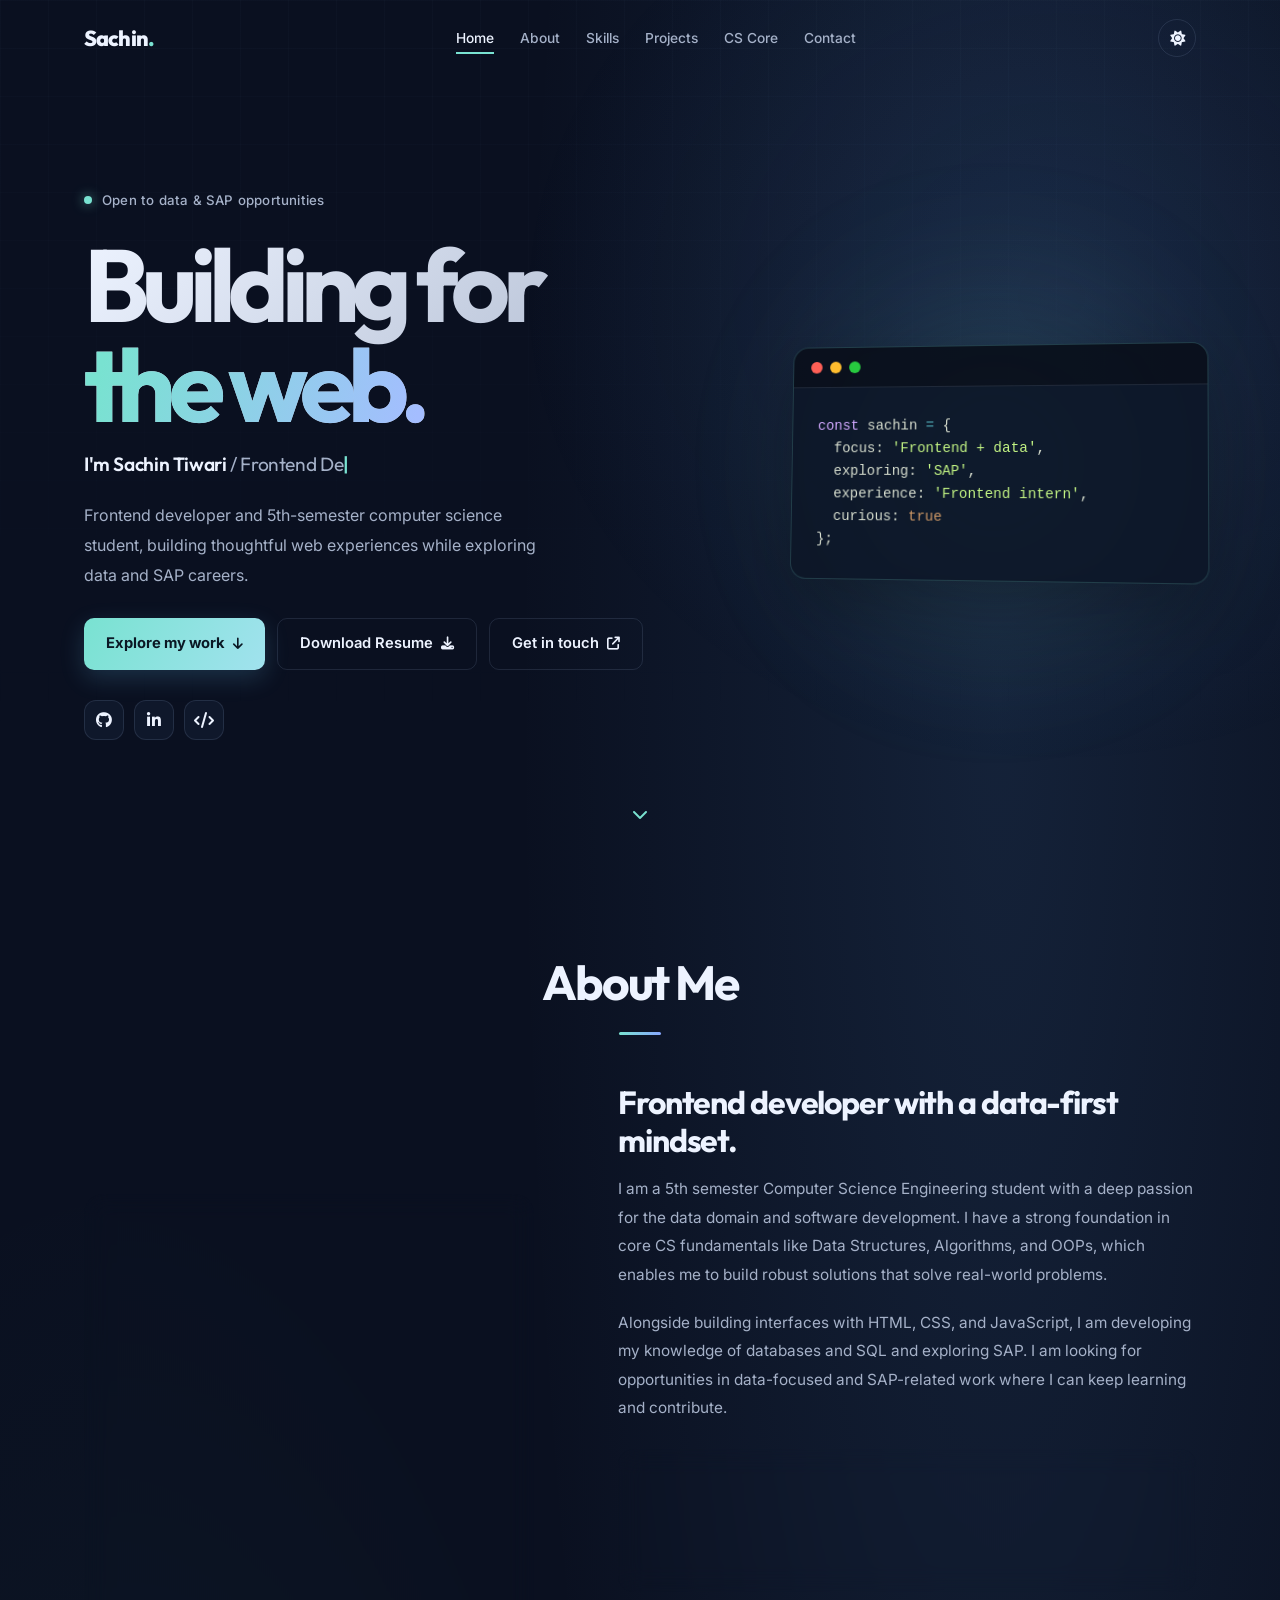
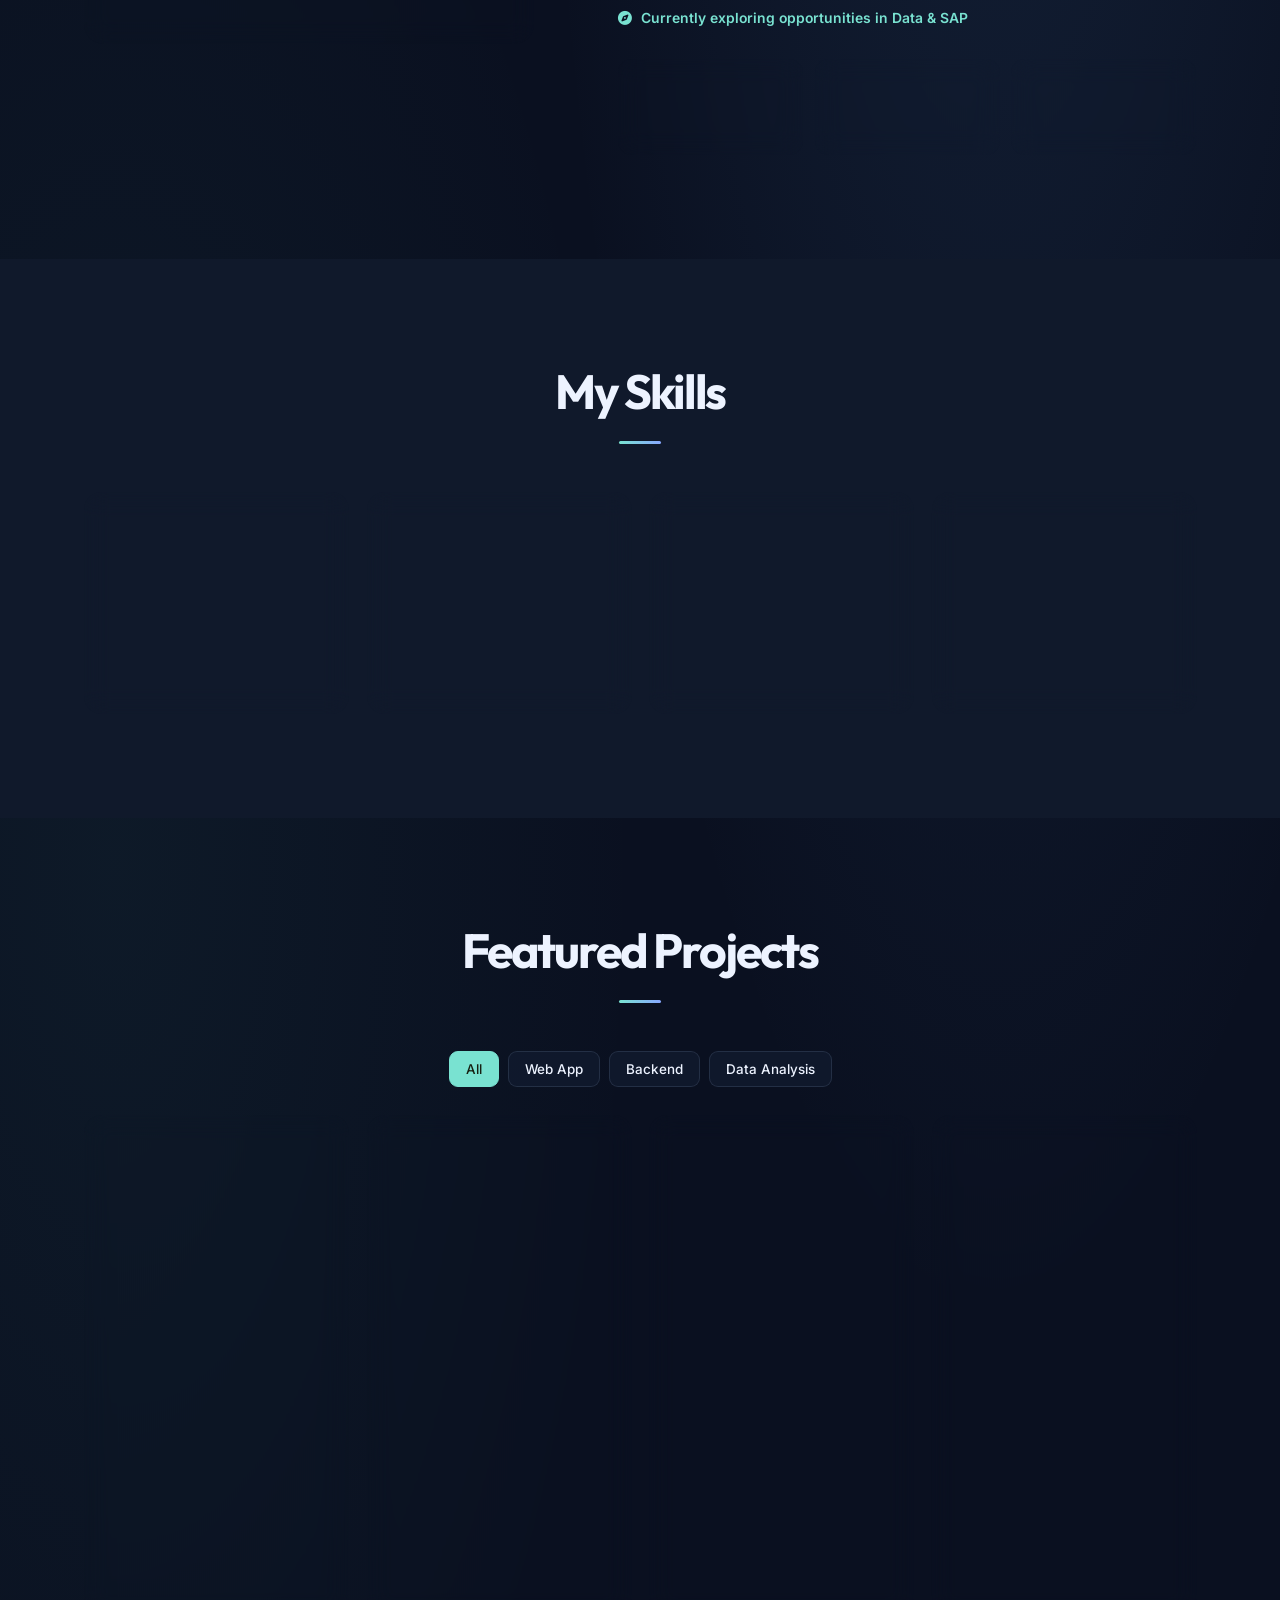
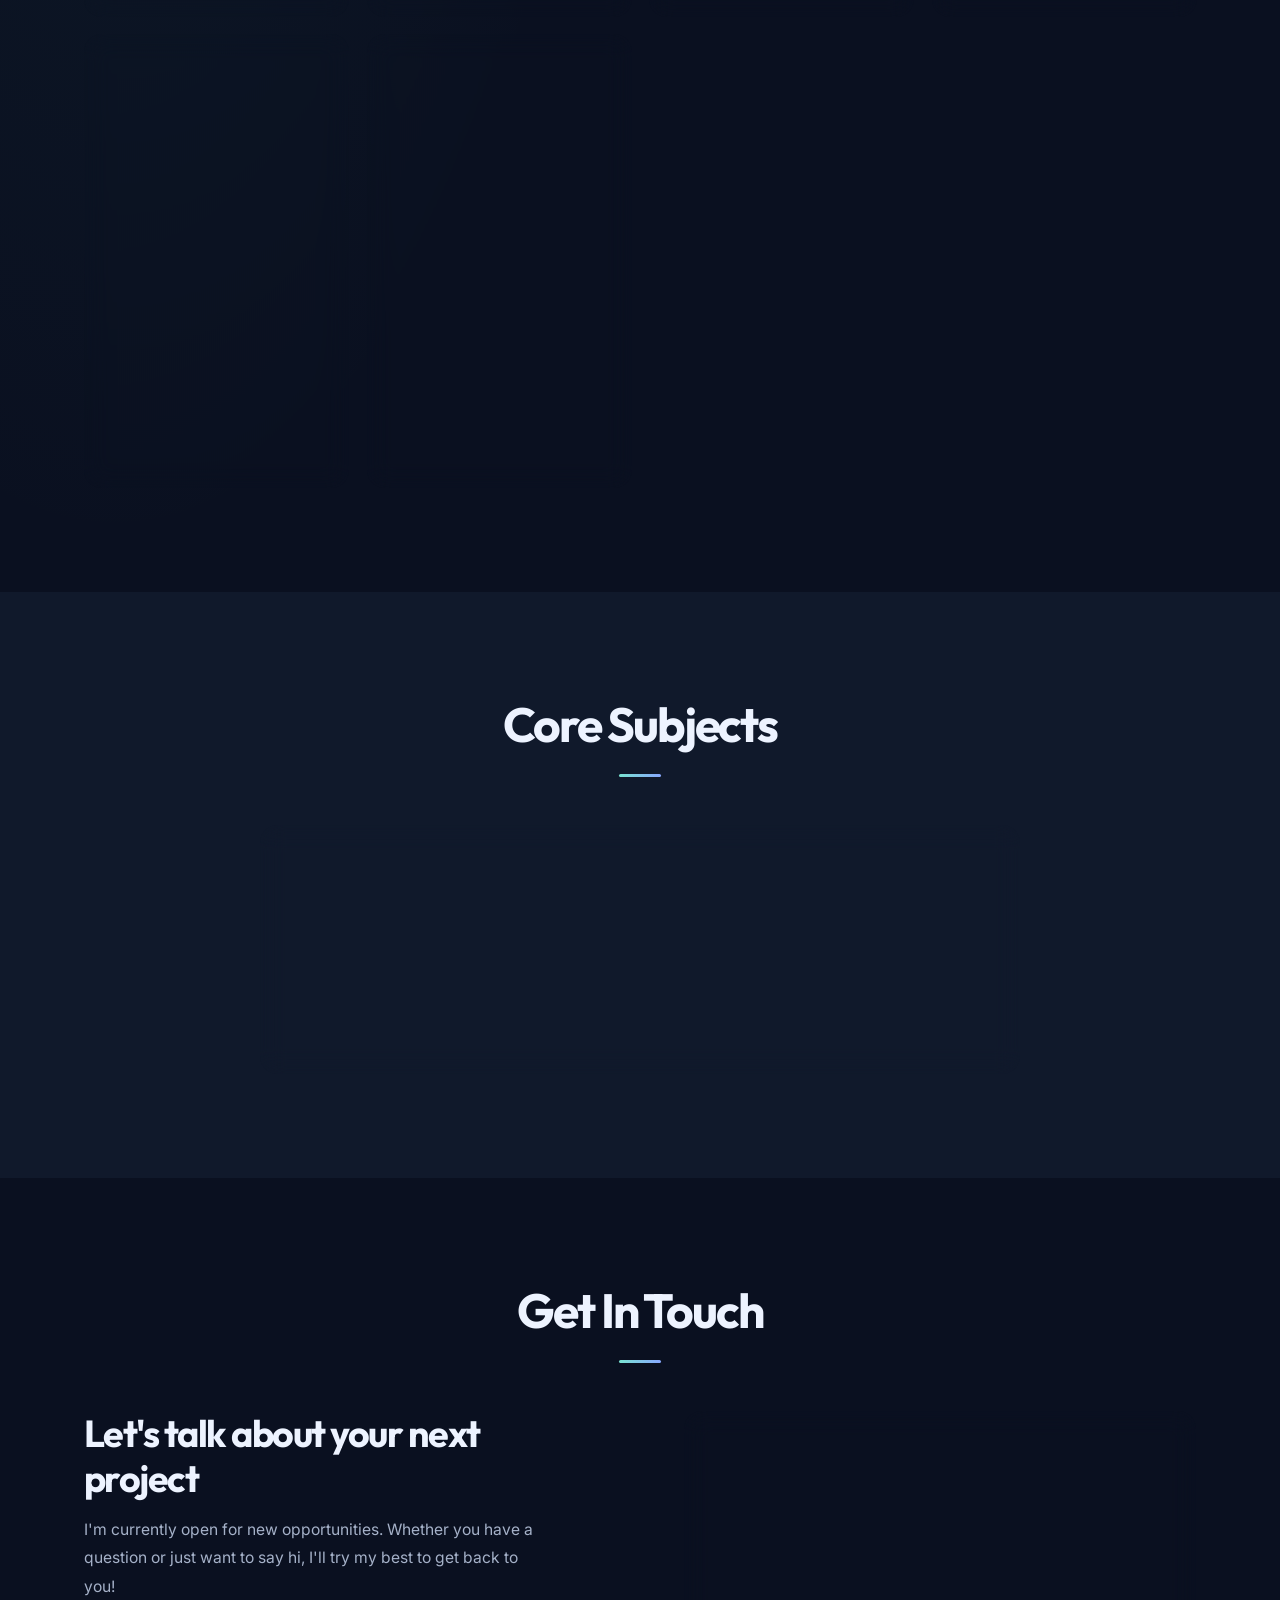
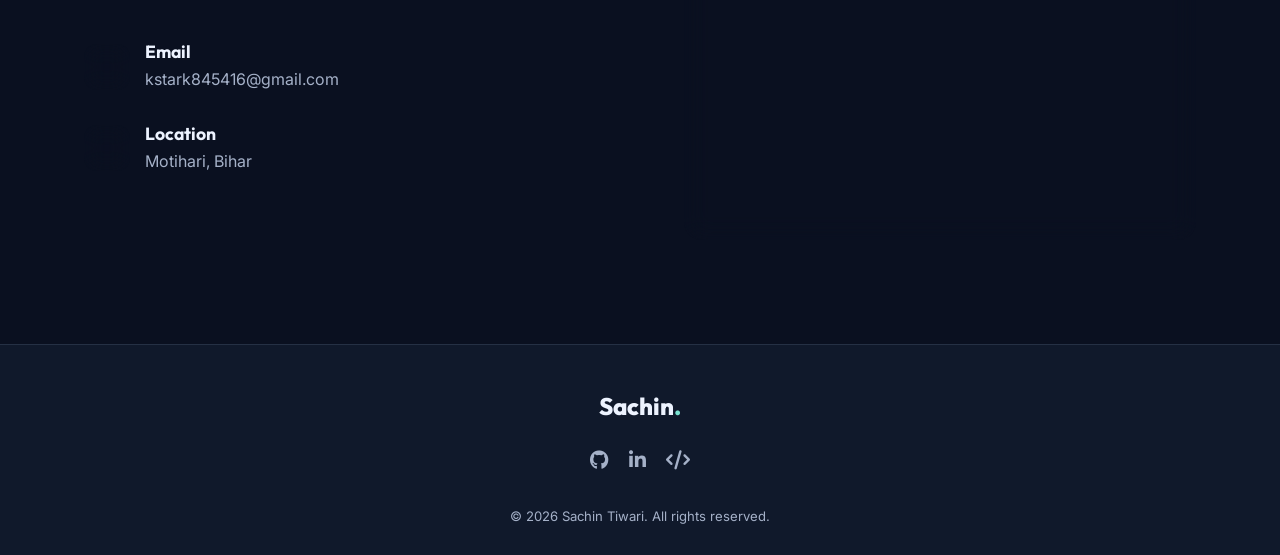
==== commit e2fd10da: "Update portfolio and resume pages with new content and styles" ====
--- a/portfolio/index.html
+++ b/portfolio/index.html
@@ -220,6 +220,16 @@
                                 <span>JavaScript</span>
                             </div>
                         </div>
+                    </div>
+                </div>
+
+                <!-- Data Libraries -->
+                <div class="skill-category glass">
+                    <h3><i class="fas fa-chart-bar"></i> Data Libraries</h3>
+                    <div class="skill-tags">
+                        <span class="tag">NumPy</span>
+                        <span class="tag">pandas</span>
+                        <span class="tag">Matplotlib</span>
                     </div>
                 </div>
 
@@ -252,6 +262,7 @@
                 <button class="filter-btn active" data-filter="all">All</button>
                 <button class="filter-btn" data-filter="web">Web App</button>
                 <button class="filter-btn" data-filter="api">Backend</button>
+                <button class="filter-btn" data-filter="data">Data Analysis</button>
             </div>
 
             <div class="projects-grid fade-in">
@@ -347,6 +358,36 @@
                         </div>
                     </div>
                 </div>
+
+                <div class="project-card glass" data-category="data">
+                    <div class="project-img">
+                        <div class="img-placeholder"><i class="fas fa-graduation-cap"></i></div>
+                    </div>
+                    <div class="project-content">
+                        <h3>Student Score Analysis <span class="project-status">Planned</span></h3>
+                        <p>Analyze student exam results to summarize averages, highest and lowest scores, and subject-wise performance.</p>
+                        <div class="tech-stack">
+                            <span>Python</span>
+                            <span>NumPy</span>
+                            <span>pandas</span>
+                        </div>
+                    </div>
+                </div>
+
+                <div class="project-card glass" data-category="data">
+                    <div class="project-img">
+                        <div class="img-placeholder"><i class="fas fa-chart-line"></i></div>
+                    </div>
+                    <div class="project-content">
+                        <h3>Sales Data Analysis <span class="project-status">Planned</span></h3>
+                        <p>Use sales records to calculate totals, compare product performance, and summarize sales by period.</p>
+                        <div class="tech-stack">
+                            <span>Python</span>
+                            <span>NumPy</span>
+                            <span>pandas</span>
+                        </div>
+                    </div>
+                </div>
             </div>
         </div>
     </section>
@@ -365,6 +406,7 @@
                     <h3>Computer Science Core</h3>
                     <p>Building a strong foundation across essential computer science and data systems subjects.</p>
                     <div class="subject-tags" aria-label="Core subjects">
+                        <span>DSA</span>
                         <span>DAA</span>
                         <span>DBMS</span>
                         <span>COA</span>
--- a/portfolio/style.css
+++ b/portfolio/style.css
@@ -773,6 +773,18 @@
 .project-content h3 {
     font-size: 1.4rem;
     margin-bottom: 10px;
+}
+
+.project-status {
+    display: inline-block;
+    margin-left: 6px;
+    padding: 2px 6px;
+    border-radius: 10px;
+    background: var(--glass-border);
+    color: var(--accent-1);
+    font-size: 0.65rem;
+    font-weight: 700;
+    vertical-align: 2px;
 }
 
 .project-content p {
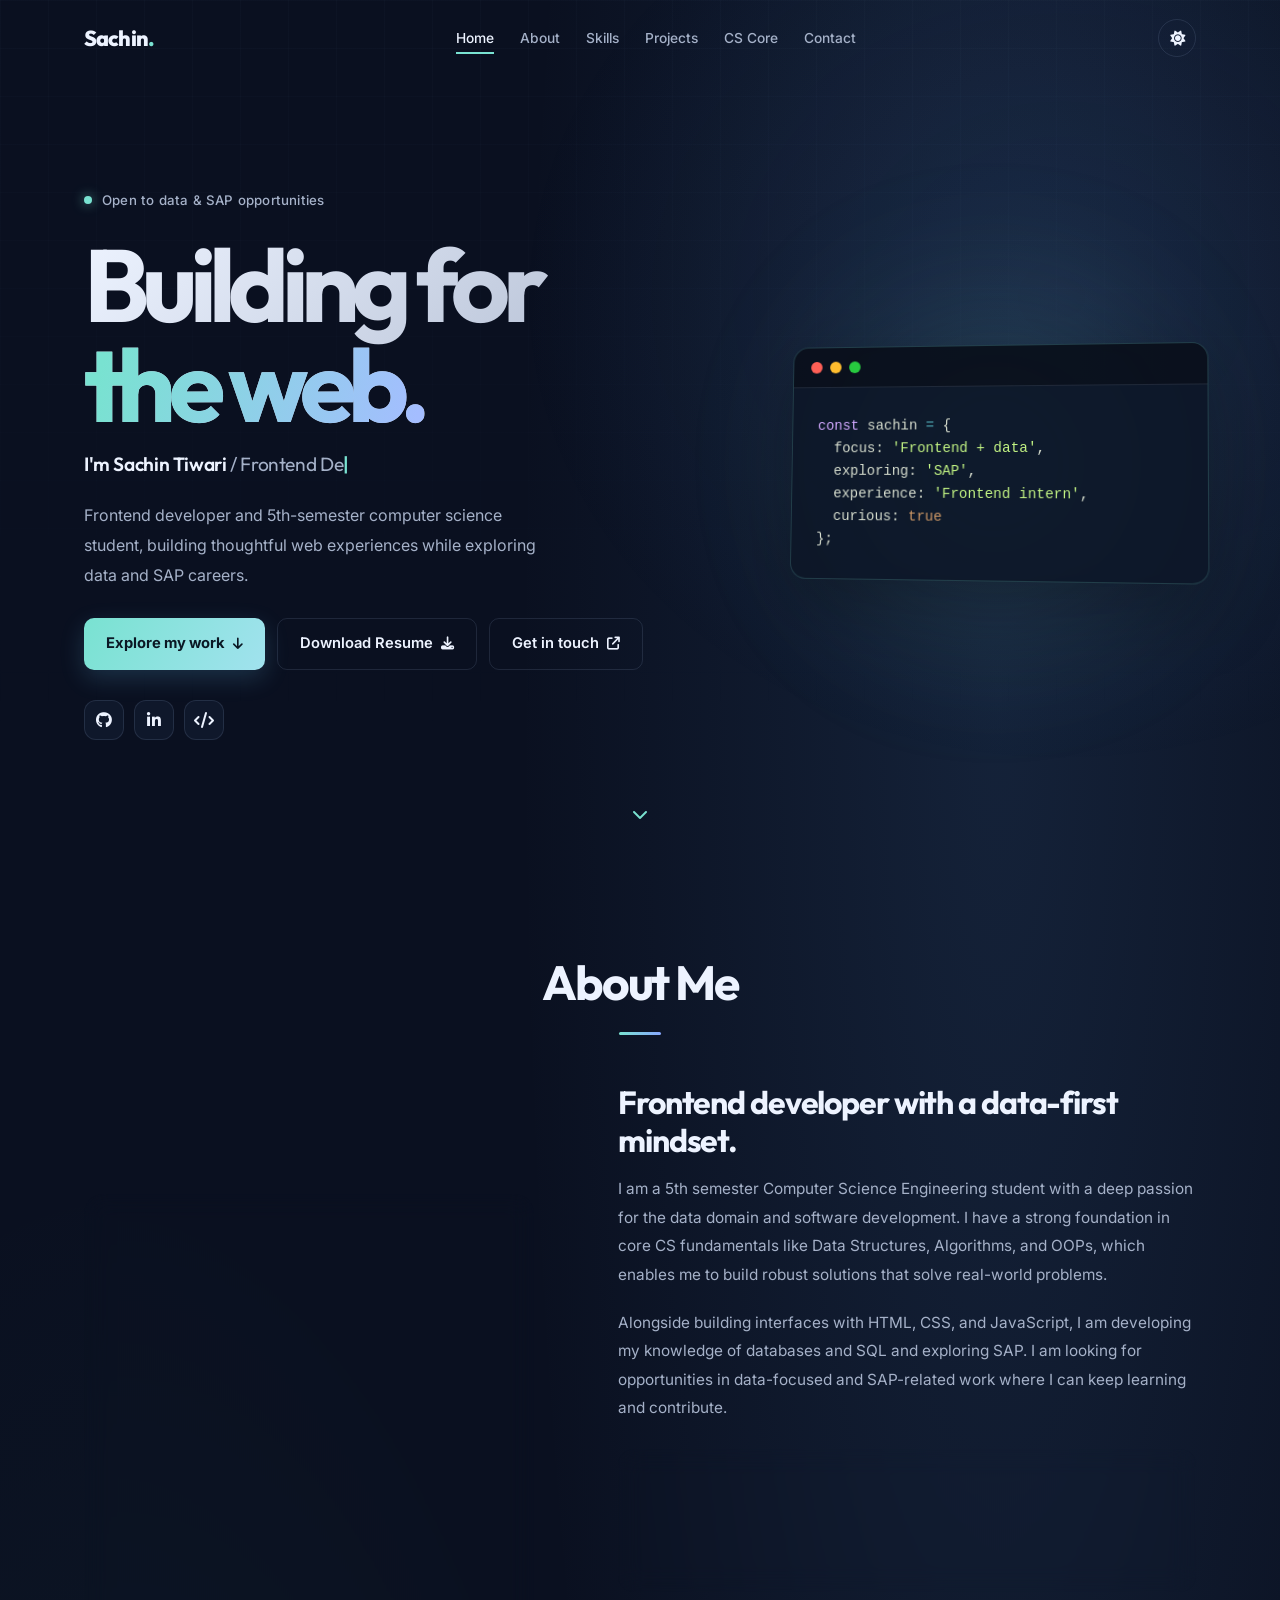
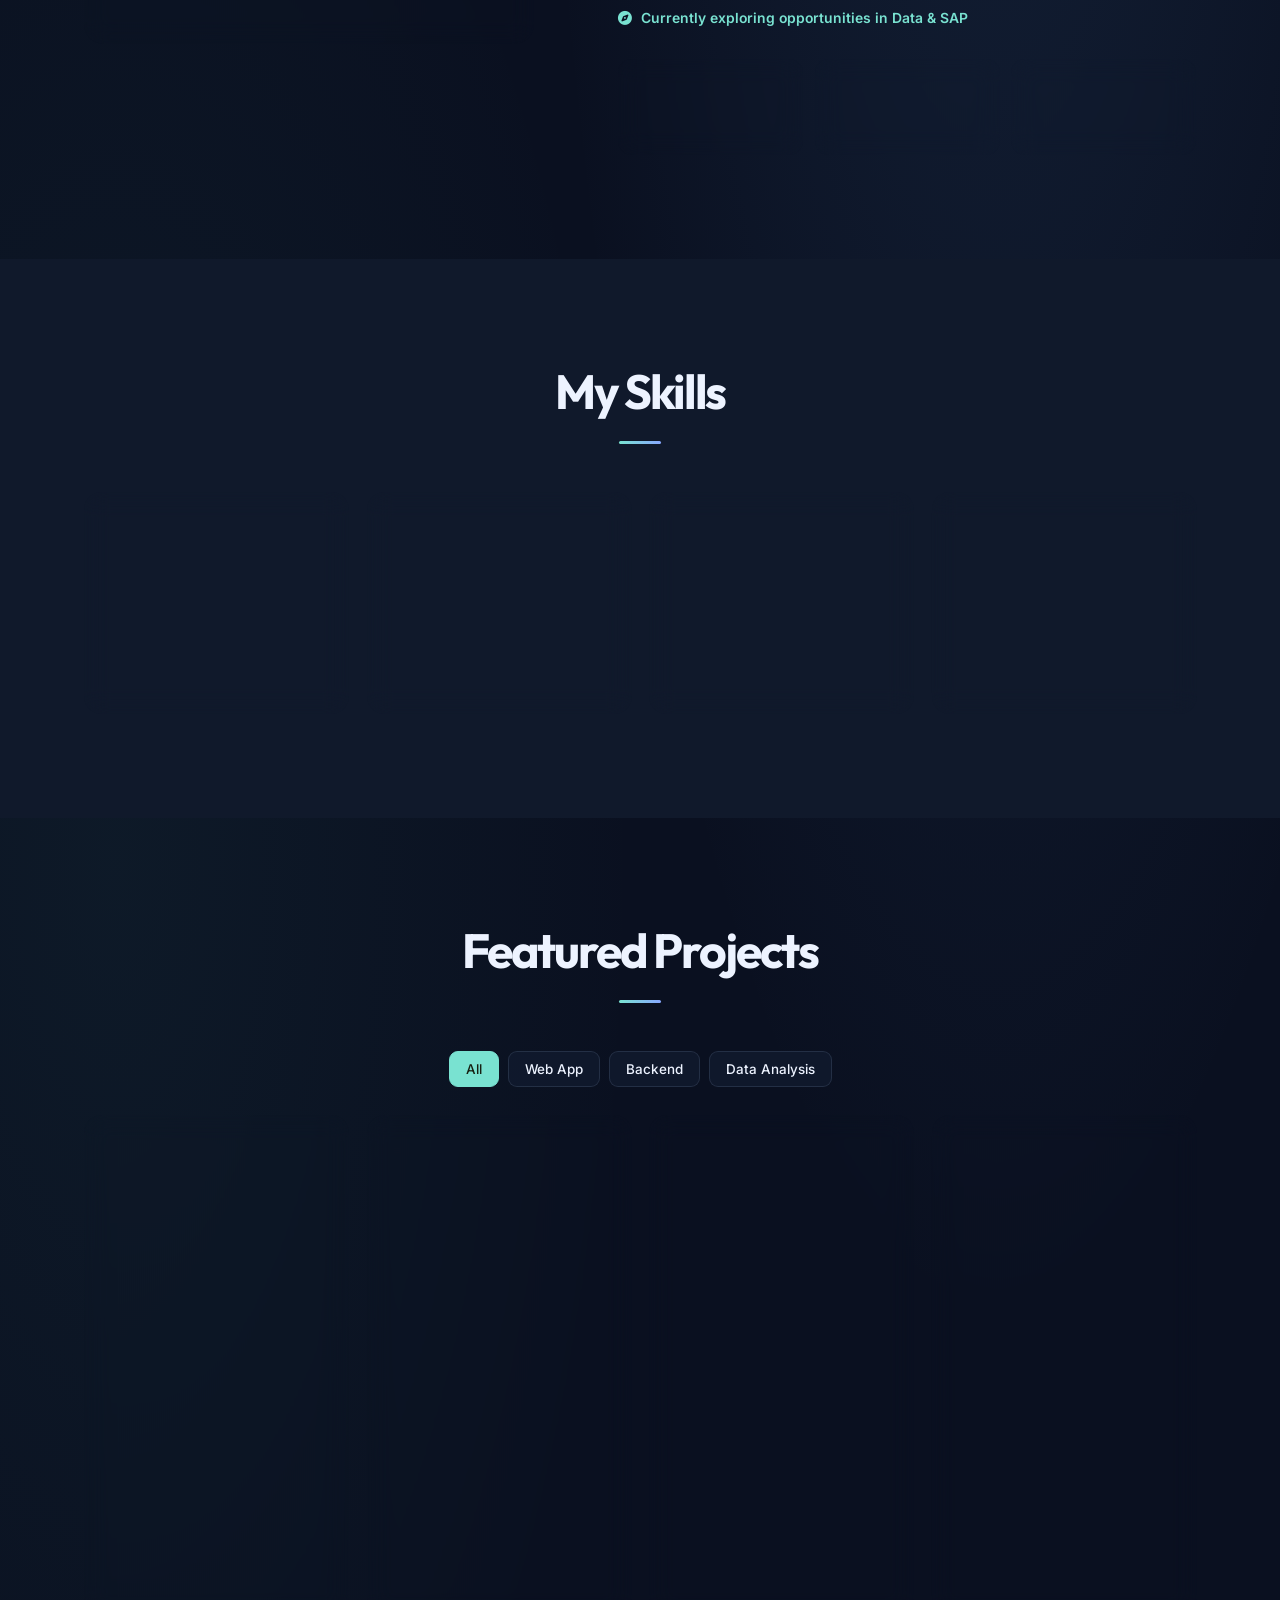
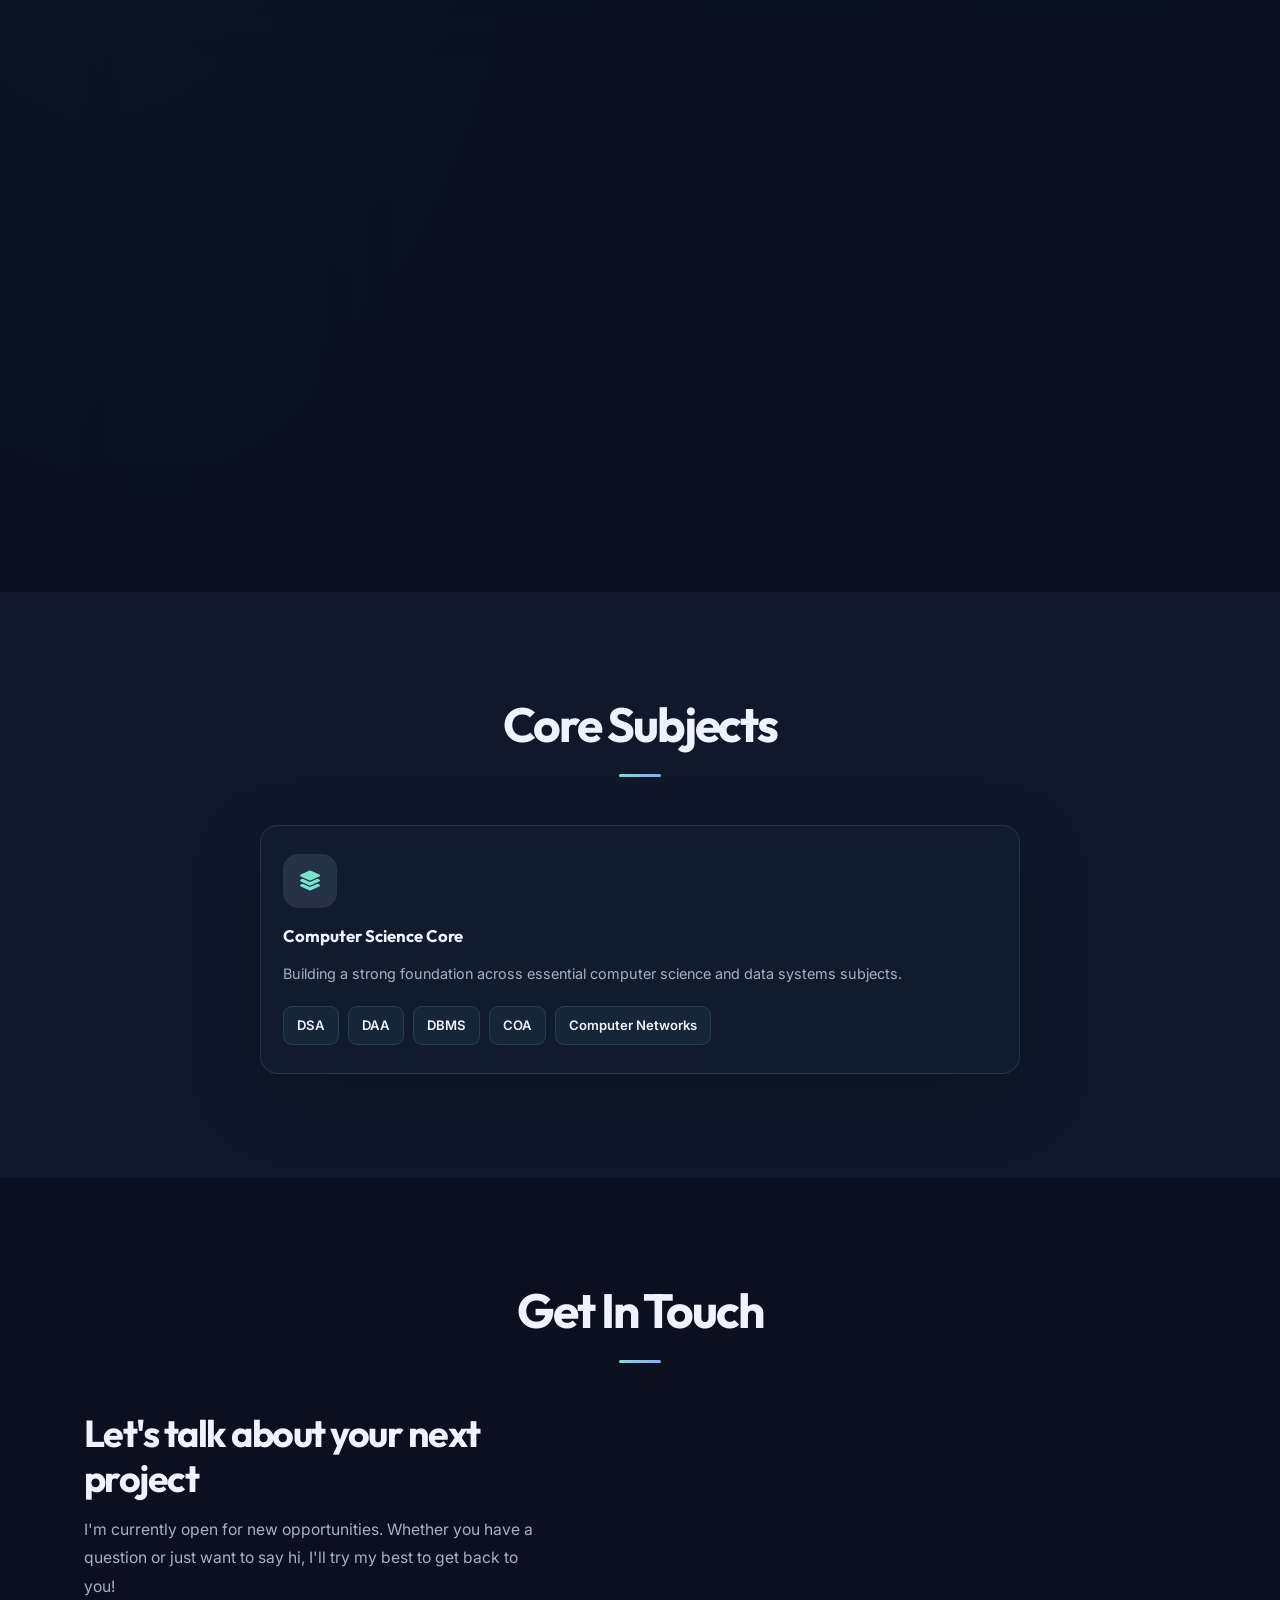
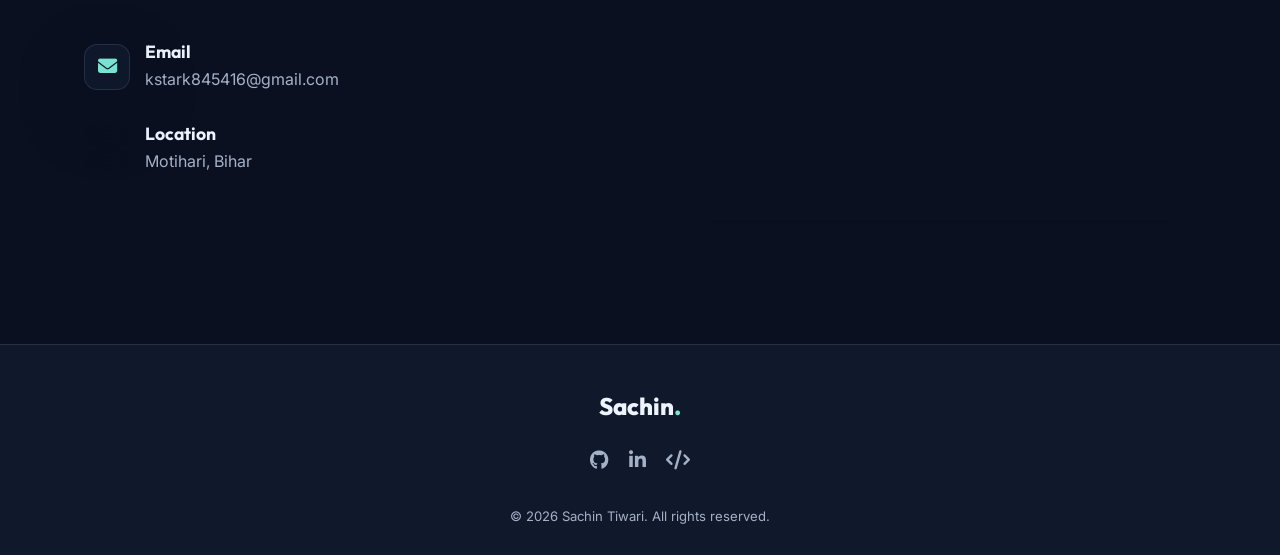
==== commit 464fbdfe: "Agent Host changes for agents/add-data-skills-and-projects" ====
--- a/portfolio/index.html
+++ b/portfolio/index.html
@@ -361,7 +361,7 @@
 
                 <div class="project-card glass" data-category="data">
                     <div class="project-img">
-                        <div class="img-placeholder"><i class="fas fa-graduation-cap"></i></div>
+                        <img src="data-analysis.svg" alt="Data analysis dashboard showing a cleaned dataset, score summaries, and charts">
                     </div>
                     <div class="project-content">
                         <h3>Student Score Analysis <span class="project-status">Planned</span></h3>
@@ -376,7 +376,7 @@
 
                 <div class="project-card glass" data-category="data">
                     <div class="project-img">
-                        <div class="img-placeholder"><i class="fas fa-chart-line"></i></div>
+                        <img src="sales-analysis.svg" alt="Sales analysis dashboard showing revenue trends, units sold, and regional performance">
                     </div>
                     <div class="project-content">
                         <h3>Sales Data Analysis <span class="project-status">Planned</span></h3>
--- a/portfolio/style.css
+++ b/portfolio/style.css
@@ -748,6 +748,12 @@
     border-bottom: 1px solid var(--glass-border);
     position: relative;
     overflow: hidden;
+}
+
+.project-img img {
+    width: 100%;
+    height: 100%;
+    object-fit: cover;
 }
 
 .project-img::before {
